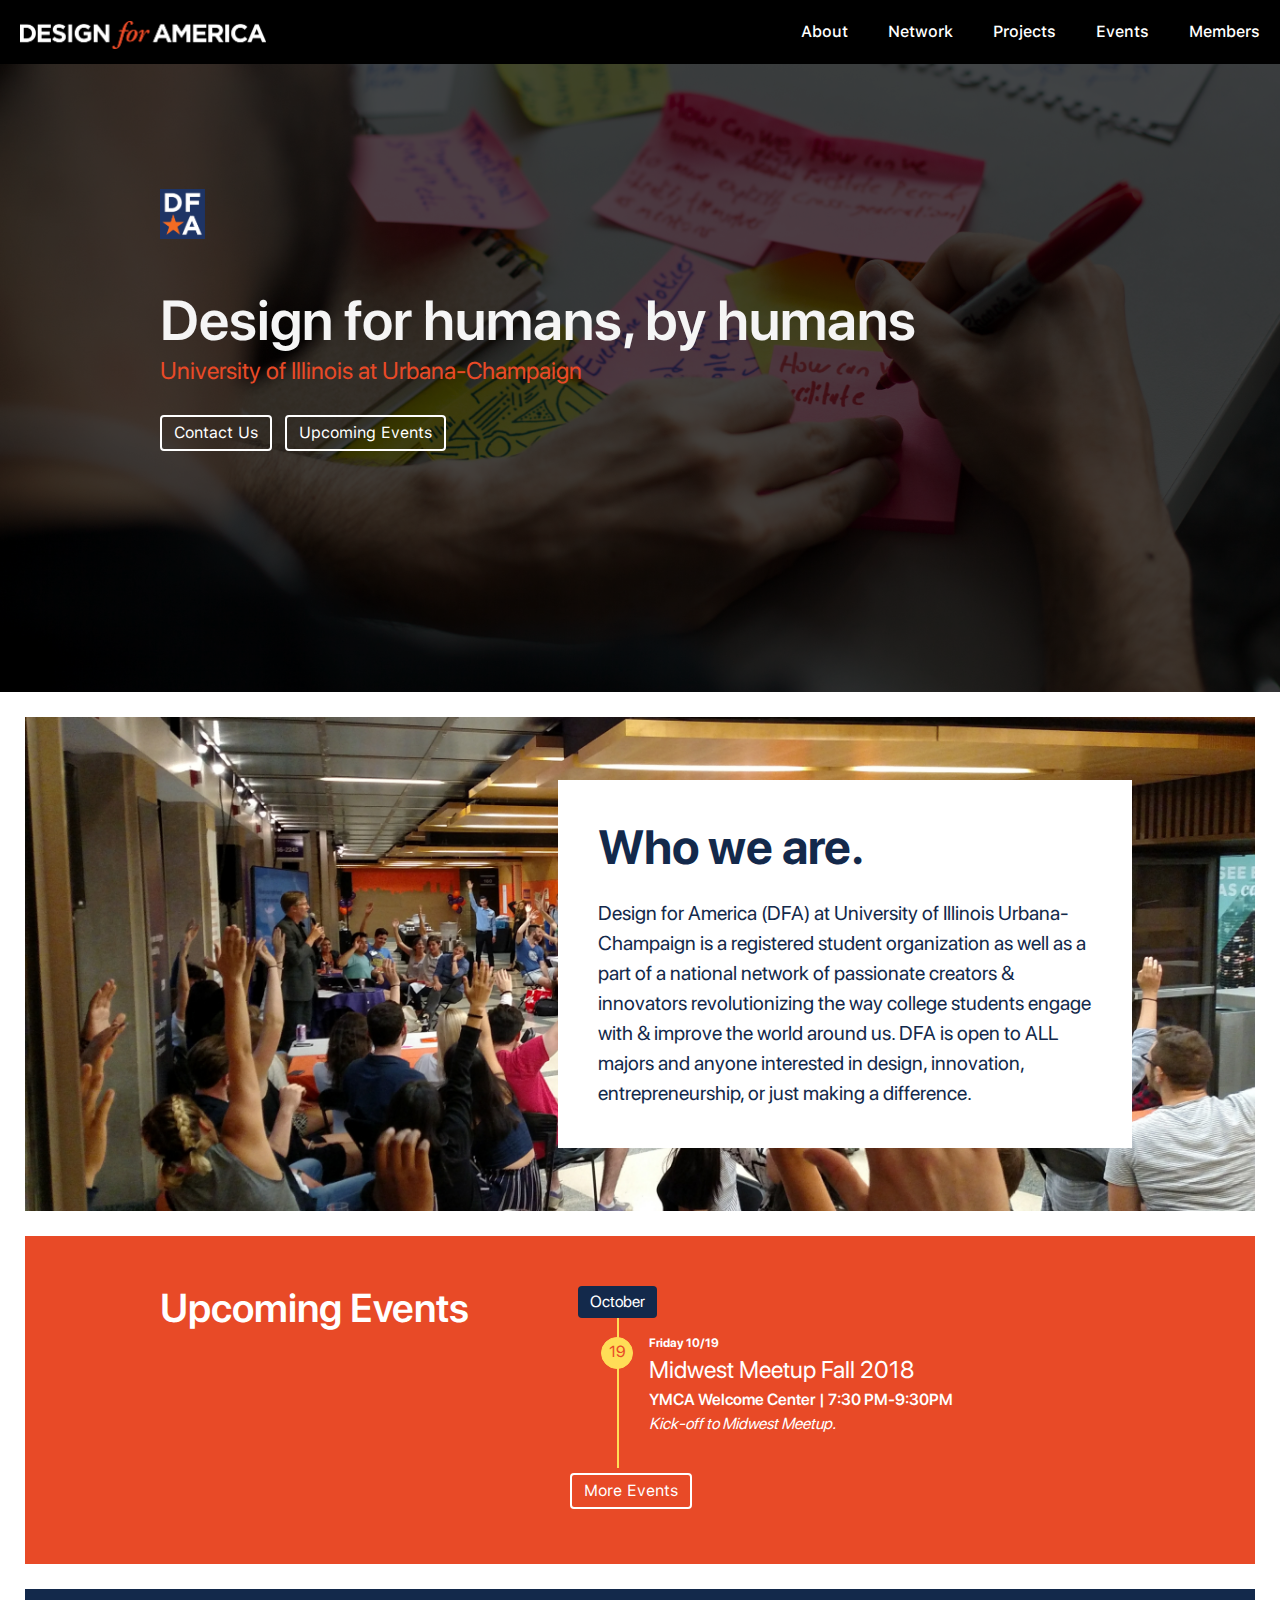
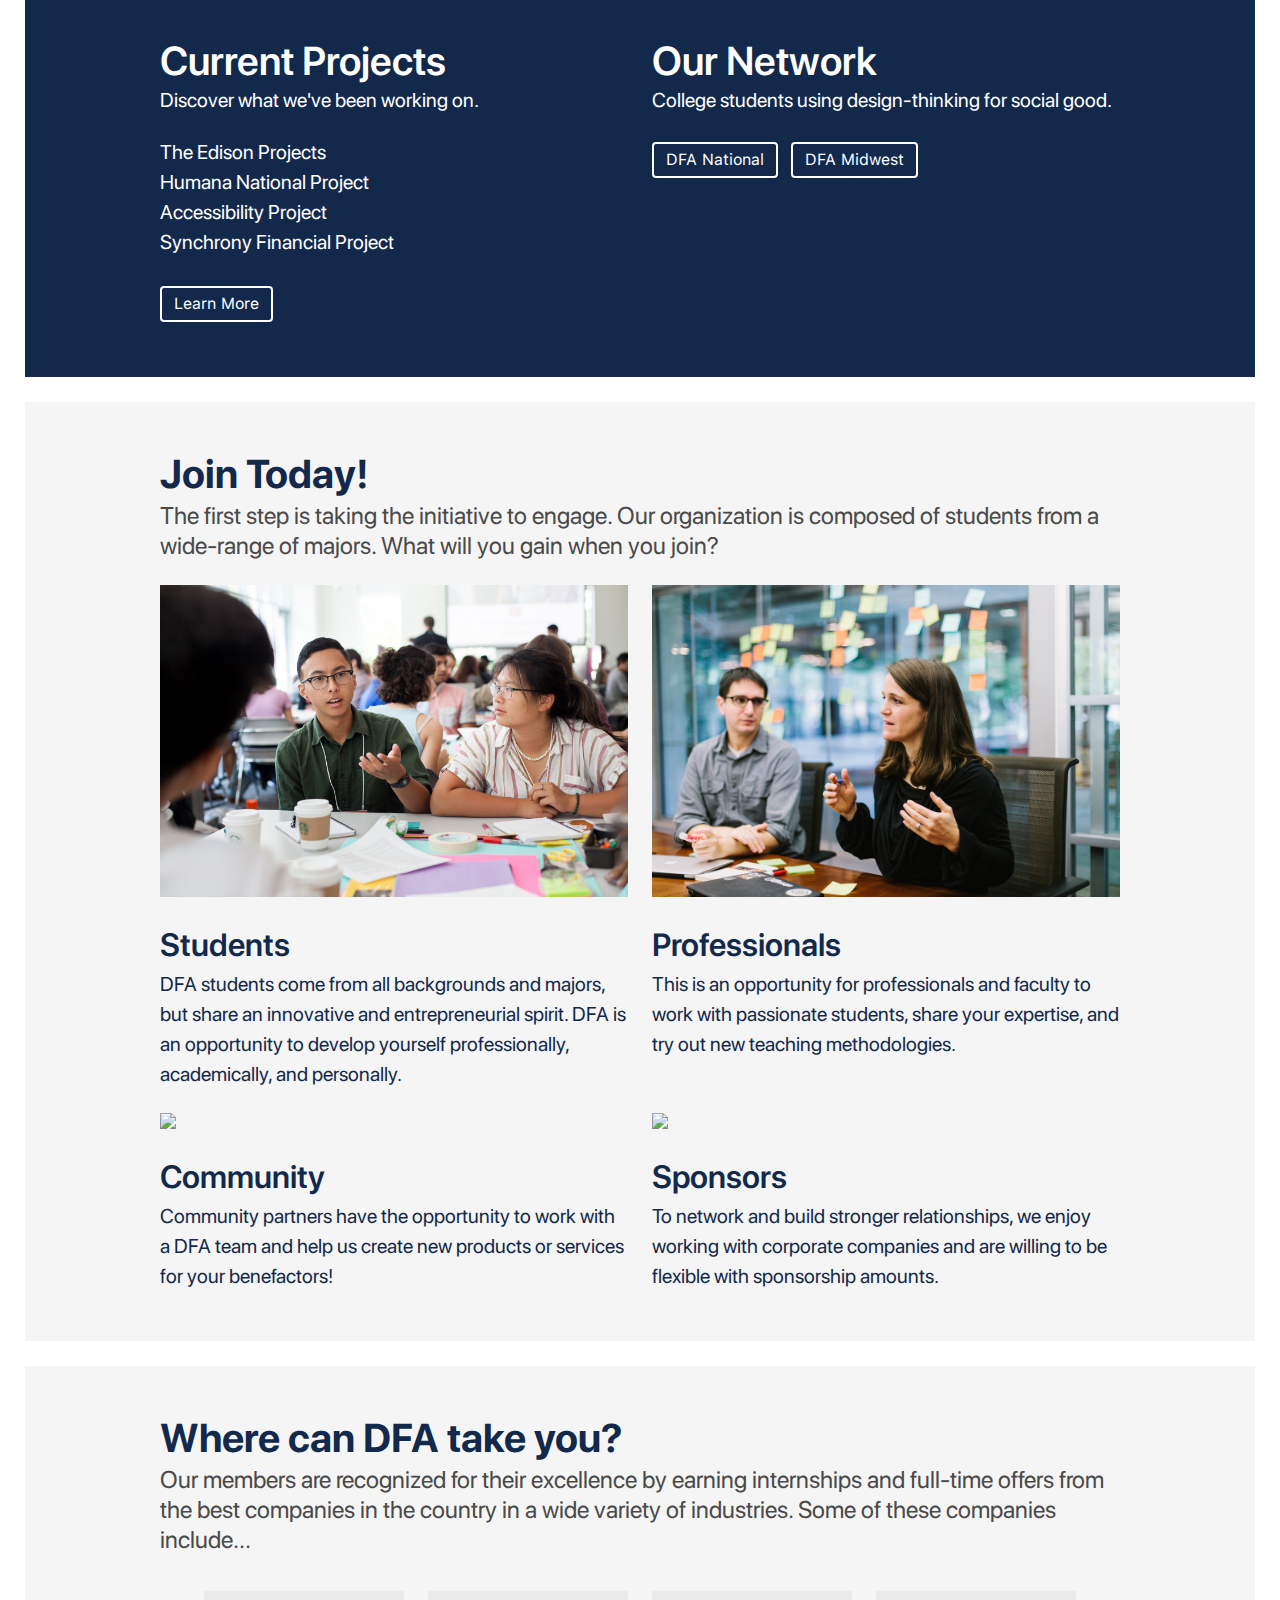
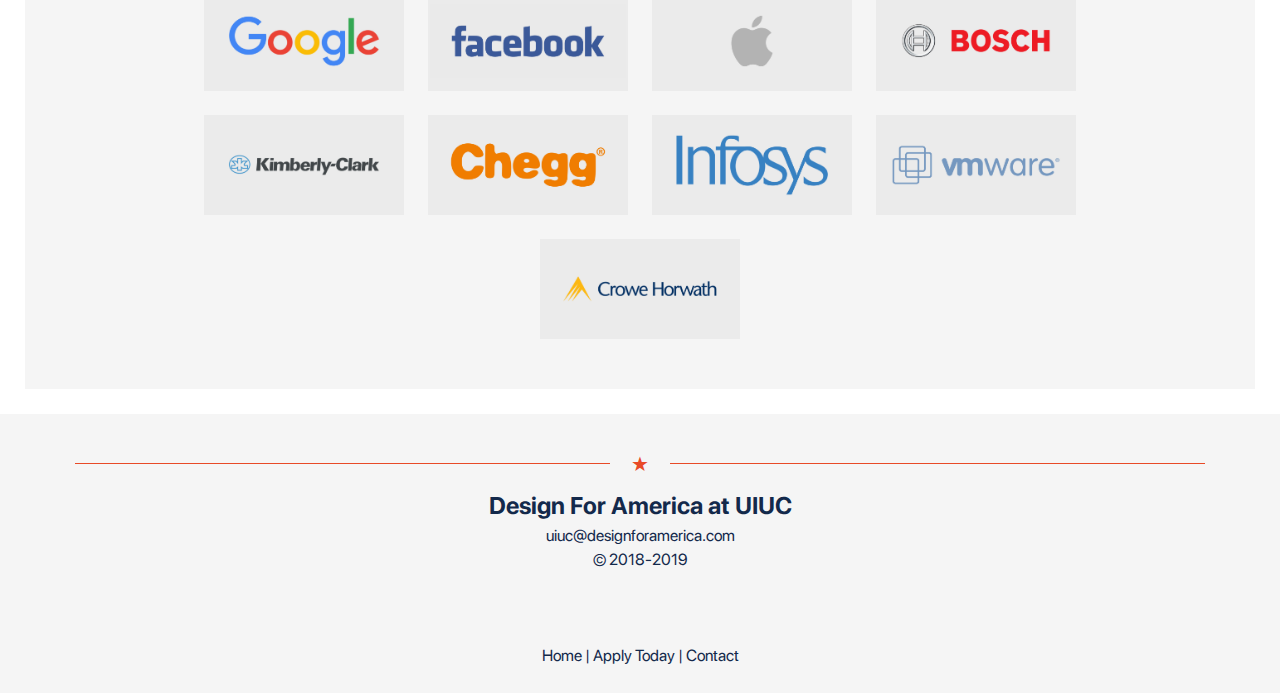
==== index.html @ 236b3e91 "Add files via upload" ====
<!DOCTYPE html>
<html>
  <head>
    <meta charset="utf-8">
    <meta name="viewport" content="width=device-width, initial-scale=1">
    <title>Design For America at UIUC</title>
    <link rel="stylesheet" href="https://cdnjs.cloudflare.com/ajax/libs/bulma/0.7.1/css/bulma.min.css">
    <link rel="stylesheet" href="mystyles.css">
    <link rel="stylesheet" href="fonts.css">
    <link rel="stylesheet" href="bulma-timeline.min.css">
    <link rel="stylesheet"
  href="https://cdnjs.cloudflare.com/ajax/libs/animate.css/3.5.2/animate.min.css">
    <link rel="stylesheet" href="https://cdnjs.cloudflare.com/ajax/libs/animate.css/3.7.0/animate.min.css">
    <script defer src="https://use.fontawesome.com/releases/v5.1.0/js/all.js"></script>
    <script src="https://ajax.googleapis.com/ajax/libs/jquery/3.3.1/jquery.min.js"></script> 
    <script src="jquery.js"></script>
  </head>
<body> 

<nav class="navbar is-fixed-top">
  <div class="navbar-brand">
    <a class="navbar-item" href="index.html">
      <img src="DFA Website Logo.png" style="height: 2rem; margin-top: 5px;">
    </a>
    <div class="navbar-burger burger" data-target="navbarExampleTransparentExample">
      <span style="color: white"></span>
      <span style="color: white"></span>
      <span style="color: white"></span>
    </div>
  </div>

  <div id="navbarExampleTransparentExample" class="navbar-menu">
    <div class="navbar-end">
      <a class="navbar-item is-tab" href="about.html">
        <p>About</p>
      </a>
        <a class="navbar-item is-tab" href="network.html">
        <p>Network</p>
        </a>
        <a class="navbar-item is-tab" href="projects.html">
        <p>Projects</p>
        </a>
        <a class="navbar-item is-tab" href="events.html">
        <p>Events</p>
        </a>
        <a class="navbar-item is-tab" href="Members-protected.html">
        <p>Members</p>
        </a>
     </div>
  </div>
</nav> 

<section class="hero is-dark level" id="hero1" style="background-image: url('DFA_SallyRyan_Day1_31.jpg'); height: 40em">
    <div class="hero-body level-item">
    <div class="container" style="position: relative; top:-50px;">
        <img src="DFA_UIUC%20logo-small.png" style="height: 50px; margin-bottom: 50px">
      <h1 class="title animated fadeInDown" style="font-size: 3.5rem;">
        Design for humans, by humans
      </h1>
      <h2 class="subtitle is-size-4" style="color: #E84A27">
        University of Illinois at Urbana-Champaign
      </h2>
    <a class="button is-link is-inverted is-outlined" href="mailto:uiuc@designforamerica.com" target="_top">Contact Us</a>
    <a class="button is-link is-inverted is-outlined" href="#eventsection">Upcoming Events</a>
    </div>
  </div>
</section>

<section id="bodysectionhero2" style="background-image: url('IMG_20170803_194739221.jpg');">
    <div class="container">
    <div class="columns has-text-primary">
    <div class="column is-7 is-offset-5 has-background-white" id="WhoWeAre">
        <h1 class="is-size-1 has-text-weight-bold title">Who we are.</h1>
        <h1 class="is-size-5-tablet">Design for America (DFA) at University of Illinois Urbana-Champaign is a registered student organization as well as a part of a national network of passionate creators & innovators revolutionizing the way college students engage with & improve the world around us. DFA is open to ALL majors and anyone interested in design, innovation, entrepreneurship, or just making a difference.</h1>
        </div>
    </div>
</div>
</section>

<a id="eventsection"></a>    
<section id="bodysection" style="background-color:#E84A27">
<div class="container">
<div class="columns has-text-white">
    <div class="column is-5">
        <h1 class="is-size-2 has-text-weight-semibold title has-text-white">Upcoming Events</h1>
        </div>
    <div class="column">
<div class="timeline" style="padding-left:15px;padding-right:15px;">
<header class="timeline-header">
    <span class="tag is-medium is-primary">October</span>
  </header>
<div class="timeline-item is-warning">
    <div class="timeline-marker is-warning is-image is-32x32"><h1 class="has-text-orange has-size-4 has-text-centered" style="margin-top: 2px;">19</h1></div>
    <div class="timeline-content">
      <h1 class="is-size-7 has-text-weight-bold">Friday 10/19</h1>
      <h1 class="is-size-4">Midwest Meetup Fall 2018</h1>
            <h1 class="is-size-6 has-text-weight-semibold">YMCA Welcome Center | 7:30 PM-9:30PM</h1>
            <h1 class="is-size-6 is-italic">Kick-off to Midwest Meetup.</h1>
    </div>
  </div>
  </div>
        <a class="button is-link is-inverted is-outlined" href="events.html">More Events</a>
        </div>
    </div>
</div>
</section>

<section class="has-background-primary" id="bodysection">
<div class="container">
<div class="columns has-text-white">
    <div class="column is-6">
        <h1 class="is-size-2 has-text-weight-semibold title has-text-white">Current Projects</h1>
        <h1 class="is-size-5-tablet subtitle has-text-white">Discover what we've been working on.</h1>
        <h1 class="is-size-5-tablet">The Edison Projects</h1>
        <h1 class="is-size-5-tablet">Humana National Project</h1>
        <h1 class="is-size-5-tablet">Accessibility Project</h1>
        <h1 class="is-size-5-tablet">Synchrony Financial Project</h1>
        <br>
        <a class="button is-link is-inverted is-outlined" href="projects.html">Learn More</a>
        </div>
    <div class="column">
        <h1 class="is-size-2 has-text-weight-semibold title has-text-white">Our Network</h1>
        <h1 class="is-size-5-tablet subtitle has-text-white">College students using design-thinking for social good.</h1>
        <a class="button is-link is-inverted is-outlined" href="https://designforamerica.com">DFA National</a>
        <a class="button is-link is-inverted is-outlined" href="mwmu18.html">DFA Midwest</a>
        </div>
    </div>
</div>
</section>
    
<section class="has-text-primary" id="bodysection">
<div class="container">
<h1 class="is-size-2 has-text-weight-bold title">Join Today!</h1>
    <h1 class="is-size-4-tablet subtitle">The first step is taking the initiative to engage. Our organization is composed of students from a wide-range of majors. What will you gain when you join?</h1>
<div class="columns is-multiline is-tablet">
    <div class="column is-half">
        <figure class="image">
        <img src="DFA_SallyRyan_Day1_83.jpg">
        </figure>
        <br>
        <h1 class="is-size-3 has-text-weight-semibold">Students</h1>
        <p class="is-size-5-tablet">DFA students come from all backgrounds and majors, but share an innovative and entrepreneurial spirit. DFA is an opportunity to develop yourself professionally, academically, and personally.</p>
        </div>
    <div class="column is-half">
        <figure class="image">
        <img src="liz-gerber_orig.jpg">
        </figure>
        <br>
        <h1 class="is-size-3 has-text-weight-semibold">Professionals</h1>
        <p class="is-size-5-tablet">This is an opportunity for professionals and faculty to work with passionate students, share your expertise, and try out new teaching methodologies.</p>
        </div>
    <div class="column is-half">
        <figure class="image">
        <img src="DFA_SallyRyan_Day2_228.jpg">
        </figure>
        <br>
        <h1 class="is-size-3 has-text-weight-semibold">Community</h1>
        <p class="is-size-5-tablet">Community partners have the opportunity to work with a DFA team and help us create new products or services for your benefactors!</p>
        </div>
    <div class="column is-half">
        <figure class="image">
        <img src="20170805_DFA_JWW3253.jpg">
        </figure>
        <br>
        <h1 class="is-size-3 has-text-weight-semibold">Sponsors</h1>
        <p class="is-size-5-tablet">To network and build stronger relationships, we enjoy working with corporate companies and are willing to be flexible with sponsorship amounts.</p>
        </div>
    </div>
</div>
</section>
        
<section class="has-text-primary" id="bodysection">
<div class="container">
<h1 class="is-size-2 has-text-weight-bold title">Where can DFA take you?</h1>
    <h1 class="is-size-4-tablet subtitle">Our members are recognized for their excellence by earning internships and full-time offers from the best companies in the country in a wide variety of industries. Some of these companies include...</h1>
<div class="columns is-multiline is-centered is-mobile" style="margin-top: 10px;">
    <div class="column is-narrow">
        <figure class="image" style="width: 200px;">
        <img src="Google.jpg">
        </figure>
        </div>
    <div class="column is-narrow">
        <figure class="image" style="width: 200px;">
        <img src="Facebook.jpg">
        </figure>
        </div>
    <div class="column is-narrow">
        <figure class="image" style="width: 200px;">
        <img src="Apple.jpg">
        </figure>
        </div>
    <div class="column is-narrow">
        <figure class="image" style="width: 200px;">
        <img src="Bosch.jpg">
        </figure>
        </div>
    <div class="column is-narrow">
        <figure class="image" style="width: 200px;">
        <img src="KimberlyClark.jpg">
        </figure>
        </div>
        <div class="column is-narrow">
        <figure class="image" style="width: 200px;">
        <img src="Chegg.jpg">
        </figure>
        </div>
        <div class="column is-narrow">
        <figure class="image" style="width: 200px;">
        <img src="Infosys.jpg">
        </figure>
        </div>
        <div class="column is-narrow">
        <figure class="image" style="width: 200px;">
        <img src="Vmware.jpg">
        </figure>
        </div>
        <div class="column is-narrow">
        <figure class="image" style="width: 200px;">
        <img src="CroweHorwath.jpg">
        </figure>
        </div>
    </div>
</div>
</section>

</body>
<footer class="has-text-centered has-text-primary">
    <table style="width:100%; margin-top: 0px; margin-bottom: 0px">
    <tr>
        <td class="footerlineleft">
        <hr noshade style="height:1.25px; color: #E84A27;background-color:#E84A27;">    
        </td>
        <td style="width:4%; vertical-align: middle; font-size: 20px; text-align: center; color: #E84A27;">
        &#9733   
        </td>
        <td class="footerlineright">
        <hr noshade style="height:1.25px; color: #E84A27;background-color:#E84A27;">    
        </td>
    </tr>
</table>
    <h1 class="is-size-4-tablet has-text-weight-bold">Design For America at UIUC</h1>
    <h1 class="is-size-6-tablet has-text-weight-normal">uiuc@designforamerica.com</h1>
    <h1 class="is-size-6-tablet has-text-weight-normal">© 2018-2019</h1>
    <br>
    <a class="has-text-primary" href="https://www.instagram.com/dfaillinois/?hl=en"><i class="fab fa-instagram fa-3x"></i></a>
    <a class="has-text-primary" href="https://www.facebook.com/dfaillinois/"><i class="fab fa-facebook fa-3x" style="margin-left: 25px; margin-right: 25px;"></i></a>
    <a class="has-text-primary" href="https://twitter.com/dfaillinois?lang=en"><i class="fab fa-twitter fa-3x"></i></a>
    <br><br>
    <h1 class="is-size-6-tablet has-text-weight-normal"><a class="has-text-primary" href="/index.html">Home</a> | <a class="has-text-primary" href="https://tinyurl.com/dfa-uiuc-app">Apply Today</a> | <a class="has-text-primary" href="mailto:uiuc@designforamerica.com" target="_top">Contact</a></h1>
</footer>
</html>
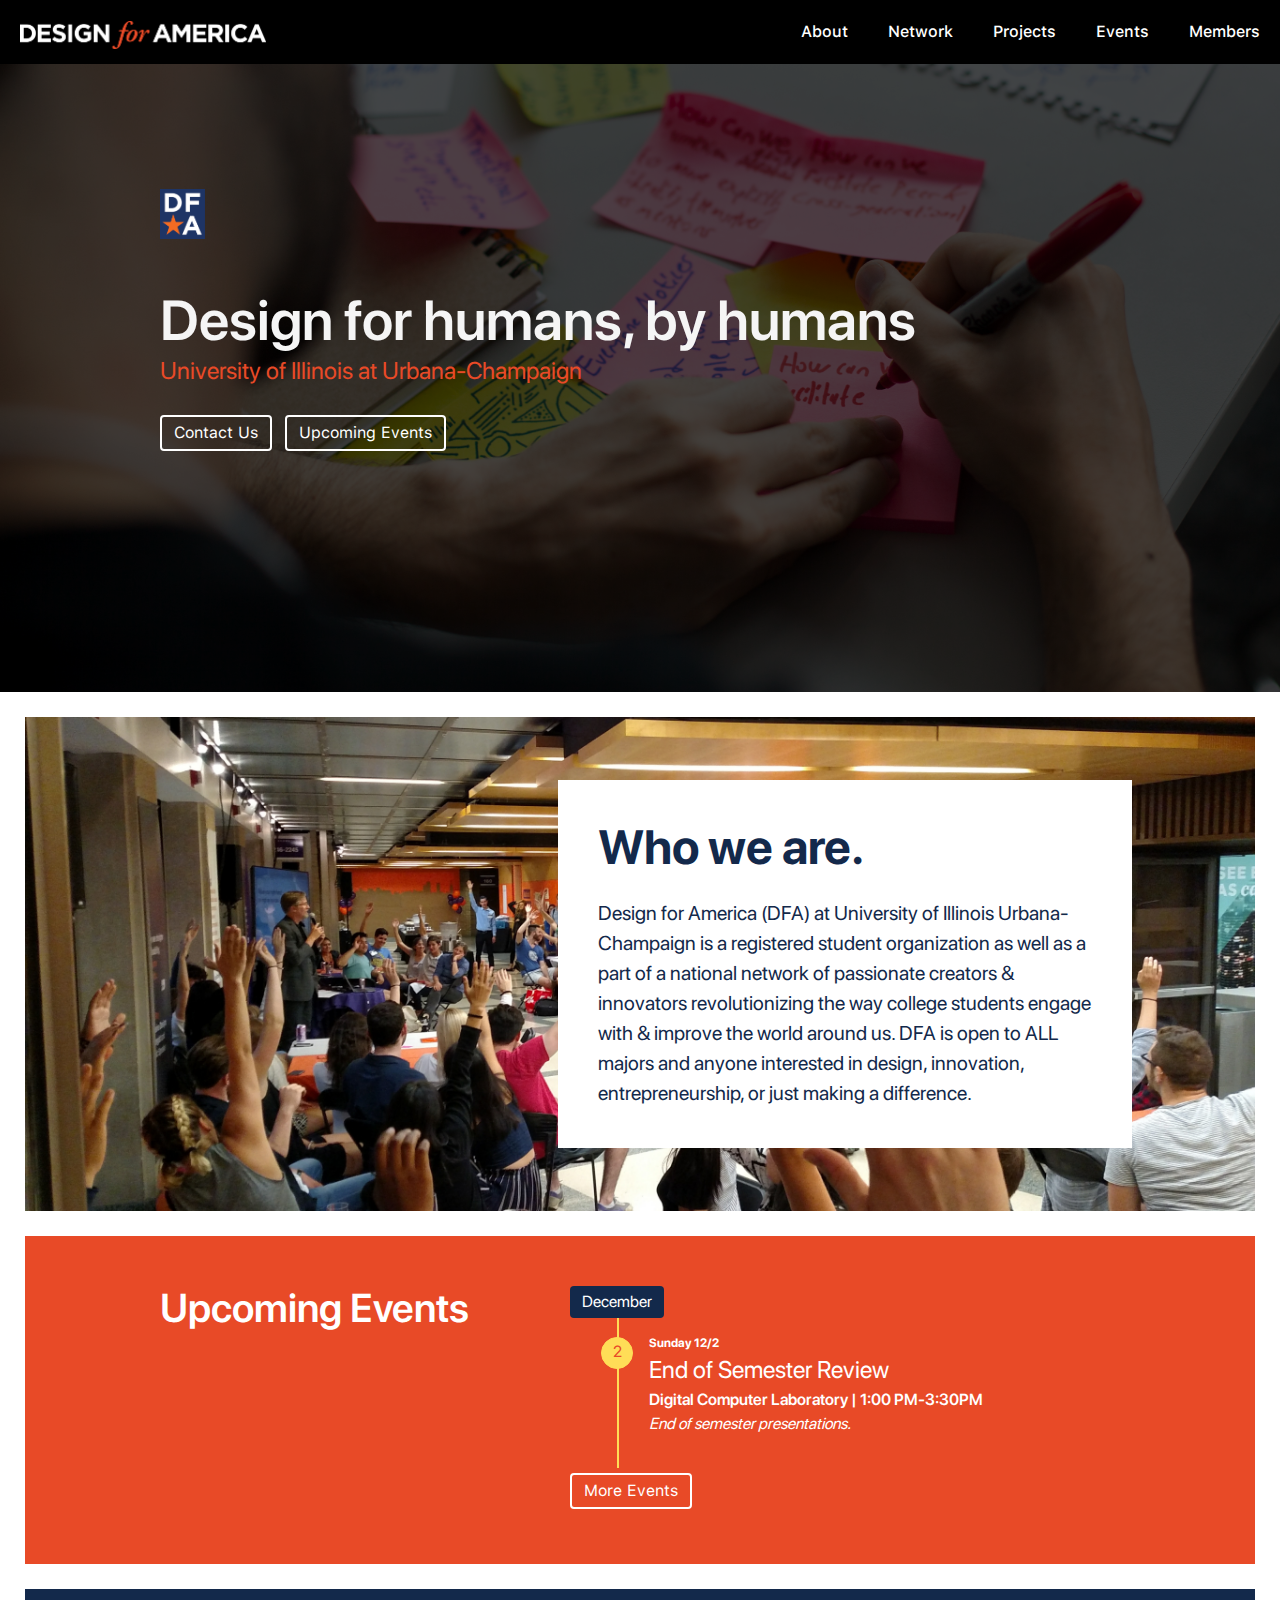
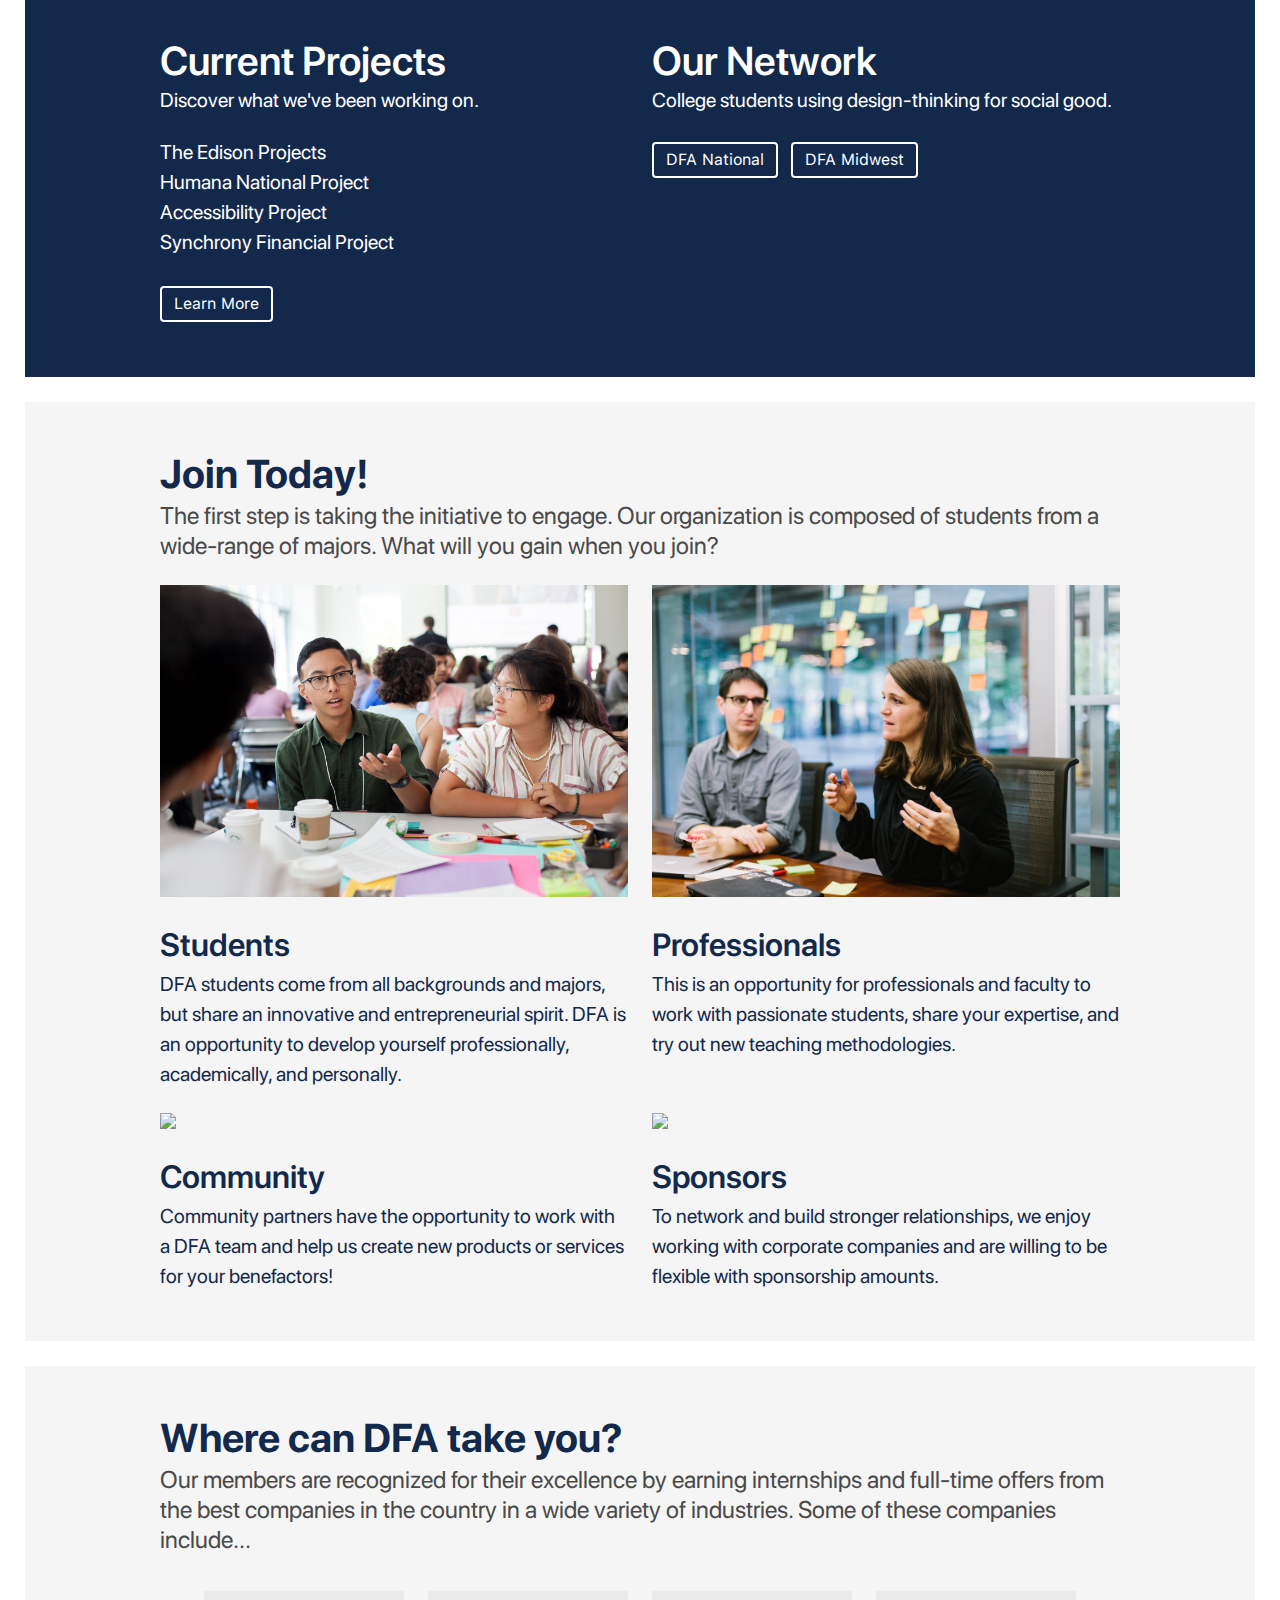
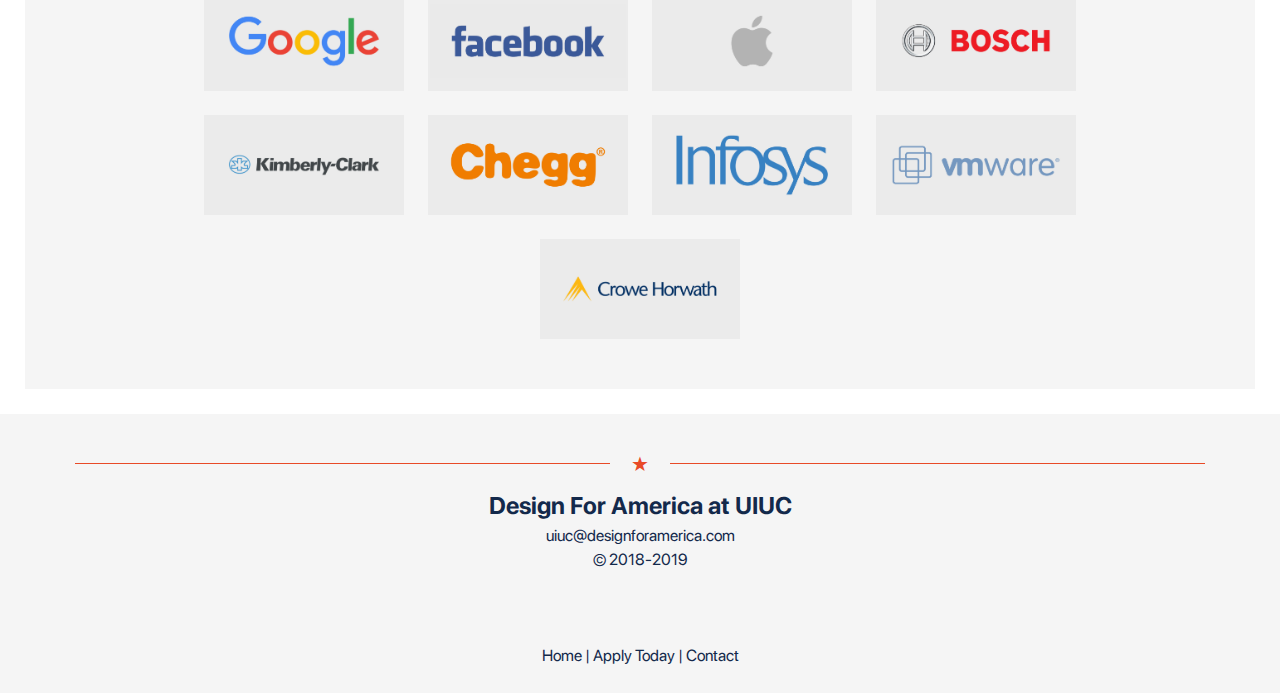
==== commit 6a362dfa: "Add files via upload" ====
--- a/index.html
+++ b/index.html
@@ -14,6 +14,8 @@
     <script defer src="https://use.fontawesome.com/releases/v5.1.0/js/all.js"></script>
     <script src="https://ajax.googleapis.com/ajax/libs/jquery/3.3.1/jquery.min.js"></script> 
     <script src="jquery.js"></script>
+    <link rel="shortcut icon" href="favicon.ico" type="image/x-icon">
+    <link rel="icon" href="favicon.ico" type="image/x-icon">
   </head>
 <body> 
 
@@ -87,15 +89,15 @@
     <div class="column">
 <div class="timeline" style="padding-left:15px;padding-right:15px;">
 <header class="timeline-header">
-    <span class="tag is-medium is-primary">October</span>
+    <span class="tag is-medium is-primary">December</span>
   </header>
 <div class="timeline-item is-warning">
-    <div class="timeline-marker is-warning is-image is-32x32"><h1 class="has-text-orange has-size-4 has-text-centered" style="margin-top: 2px;">19</h1></div>
+    <div class="timeline-marker is-warning is-image is-32x32"><h1 class="has-text-orange has-size-4 has-text-centered" style="margin-top: 2px;">2</h1></div>
     <div class="timeline-content">
-      <h1 class="is-size-7 has-text-weight-bold">Friday 10/19</h1>
-      <h1 class="is-size-4">Midwest Meetup Fall 2018</h1>
-            <h1 class="is-size-6 has-text-weight-semibold">YMCA Welcome Center | 7:30 PM-9:30PM</h1>
-            <h1 class="is-size-6 is-italic">Kick-off to Midwest Meetup.</h1>
+      <h1 class="is-size-7 has-text-weight-bold">Sunday 12/2</h1>
+      <h1 class="is-size-4">End of Semester Review</h1>
+            <h1 class="is-size-6 has-text-weight-semibold">Digital Computer Laboratory | 1:00 PM-3:30PM</h1>
+            <h1 class="is-size-6 is-italic">End of semester presentations.</h1>
     </div>
   </div>
   </div>
--- a/mystyles.css
+++ b/mystyles.css
@@ -5432,9 +5432,9 @@
       background-color: transparent;
       border-bottom-color: #E84A27;
       border-bottom-style: solid;
-      border-bottom-width: 3px;
+      border-bottom-width: 5px;
       color: #E84A27;
-      padding-bottom: calc(0.5rem - 3px); }
+      padding-bottom: calc(0.5rem - 5px); }
 
 /* line 194, /Users/ForestLam/Downloads/DFAWeb2/bulma-0.7.1/sass/components/navbar.sass */
 .navbar-content {
@@ -11747,7 +11747,7 @@
     .section.is-large {
       padding: 18rem 1.5rem; } }
 
-/* line 52, /Users/ForestLam/Downloads/DFAWeb2/mystyles.scss */
+/* line 53, /Users/ForestLam/Downloads/DFAWeb2/mystyles.scss */
 #hero1 {
   background-color: black;
   margin-top: 3.25rem;
@@ -11757,7 +11757,7 @@
   background-size: cover;
   box-shadow: inset 0 0 0 1000px rgba(0, 0, 0, 0.7); }
 
-/* line 61, /Users/ForestLam/Downloads/DFAWeb2/mystyles.scss */
+/* line 62, /Users/ForestLam/Downloads/DFAWeb2/mystyles.scss */
 #hero2 {
   background-color: black;
   height: 400px;
@@ -11767,17 +11767,17 @@
   background-size: cover;
   box-shadow: inset 0 0 0 1000px rgba(0, 0, 0, 0.6); }
 
-/* line 70, /Users/ForestLam/Downloads/DFAWeb2/mystyles.scss */
+/* line 71, /Users/ForestLam/Downloads/DFAWeb2/mystyles.scss */
 #bodysection {
   margin: 0px 25px 25px 25px;
   padding: 50px 50px 50px 50px;
   background-color: #f5f5f5; }
   @media only screen and (max-width: 768px) {
-    /* line 70, /Users/ForestLam/Downloads/DFAWeb2/mystyles.scss */
+    /* line 71, /Users/ForestLam/Downloads/DFAWeb2/mystyles.scss */
     #bodysection {
       padding: 20px 20px 20px 20px; } }
 
-/* line 78, /Users/ForestLam/Downloads/DFAWeb2/mystyles.scss */
+/* line 79, /Users/ForestLam/Downloads/DFAWeb2/mystyles.scss */
 #bodysectionhero {
   margin: 0px 25px 25px 25px;
   padding: 50px 50px 50px 50px;
@@ -11786,11 +11786,11 @@
   background-size: cover;
   box-shadow: inset 0 0 0 1000px rgba(0, 0, 0, 0.75); }
   @media only screen and (max-width: 768px) {
-    /* line 78, /Users/ForestLam/Downloads/DFAWeb2/mystyles.scss */
+    /* line 79, /Users/ForestLam/Downloads/DFAWeb2/mystyles.scss */
     #bodysectionhero {
       padding: 25px 25px 25px 25px; } }
 
-/* line 89, /Users/ForestLam/Downloads/DFAWeb2/mystyles.scss */
+/* line 90, /Users/ForestLam/Downloads/DFAWeb2/mystyles.scss */
 #bodysectionhero2 {
   margin: 0px 25px 25px 25px;
   padding: 75px 50px 75px 50px;
@@ -11799,23 +11799,23 @@
   background-size: cover;
   box-shadow: inset 0 0 0 1000px transparent; }
   @media only screen and (max-width: 768px) {
-    /* line 89, /Users/ForestLam/Downloads/DFAWeb2/mystyles.scss */
+    /* line 90, /Users/ForestLam/Downloads/DFAWeb2/mystyles.scss */
     #bodysectionhero2 {
       padding: 30px 30px 30px 30px; } }
 
-/* line 100, /Users/ForestLam/Downloads/DFAWeb2/mystyles.scss */
+/* line 101, /Users/ForestLam/Downloads/DFAWeb2/mystyles.scss */
 #bodysectionhero4 {
   margin: 0px 25px 25px 25px; }
 
-/* line 107, /Users/ForestLam/Downloads/DFAWeb2/mystyles.scss */
+/* line 108, /Users/ForestLam/Downloads/DFAWeb2/mystyles.scss */
 #WhoWeAre {
   padding: 40px 40px 40px 40px; }
   @media only screen and (max-width: 768px) {
-    /* line 107, /Users/ForestLam/Downloads/DFAWeb2/mystyles.scss */
+    /* line 108, /Users/ForestLam/Downloads/DFAWeb2/mystyles.scss */
     #WhoWeAre {
       padding: 20px 20px 20px 20px; } }
 
-/* line 113, /Users/ForestLam/Downloads/DFAWeb2/mystyles.scss */
+/* line 114, /Users/ForestLam/Downloads/DFAWeb2/mystyles.scss */
 #image1 {
   border-radius: 20px;
   width: 100%;
@@ -11824,81 +11824,81 @@
   background-position: center;
   background-size: cover; }
 
-/* line 122, /Users/ForestLam/Downloads/DFAWeb2/mystyles.scss */
+/* line 123, /Users/ForestLam/Downloads/DFAWeb2/mystyles.scss */
 footer {
   background-color: #f5f5f5;
   padding: 25px 25px 25px 25px; }
 
-/* line 130, /Users/ForestLam/Downloads/DFAWeb2/mystyles.scss */
+/* line 131, /Users/ForestLam/Downloads/DFAWeb2/mystyles.scss */
 .button {
   margin: 5px 10px 5px 0px; }
 
-/* line 133, /Users/ForestLam/Downloads/DFAWeb2/mystyles.scss */
+/* line 134, /Users/ForestLam/Downloads/DFAWeb2/mystyles.scss */
 a:hover {
   text-decoration: underline; }
 
-/* line 136, /Users/ForestLam/Downloads/DFAWeb2/mystyles.scss */
+/* line 137, /Users/ForestLam/Downloads/DFAWeb2/mystyles.scss */
 a.button, .navbar a {
   text-decoration: none; }
 
-/* line 139, /Users/ForestLam/Downloads/DFAWeb2/mystyles.scss */
+/* line 140, /Users/ForestLam/Downloads/DFAWeb2/mystyles.scss */
 strong {
   color: white; }
 
-/* line 142, /Users/ForestLam/Downloads/DFAWeb2/mystyles.scss */
+/* line 143, /Users/ForestLam/Downloads/DFAWeb2/mystyles.scss */
 .execprofile {
   padding-left: 12px;
   padding-right: 12px;
   padding-bottom: 15px; }
 
-/* line 147, /Users/ForestLam/Downloads/DFAWeb2/mystyles.scss */
+/* line 148, /Users/ForestLam/Downloads/DFAWeb2/mystyles.scss */
 .has-text-orange {
   color: #E84A27; }
 
-/* line 150, /Users/ForestLam/Downloads/DFAWeb2/mystyles.scss */
+/* line 151, /Users/ForestLam/Downloads/DFAWeb2/mystyles.scss */
 .footerlineleft {
   width: 48%;
   padding-left: 50px;
   padding-right: 5px; }
   @media screen and (max-width: 768px) {
-    /* line 150, /Users/ForestLam/Downloads/DFAWeb2/mystyles.scss */
+    /* line 151, /Users/ForestLam/Downloads/DFAWeb2/mystyles.scss */
     .footerlineleft {
       padding-left: 12px;
       padding-right: 10px; } }
 
-/* line 159, /Users/ForestLam/Downloads/DFAWeb2/mystyles.scss */
+/* line 160, /Users/ForestLam/Downloads/DFAWeb2/mystyles.scss */
 .footerlineright {
   width: 48%;
   padding-left: 5px;
   padding-right: 50px; }
   @media screen and (max-width: 768px) {
-    /* line 159, /Users/ForestLam/Downloads/DFAWeb2/mystyles.scss */
+    /* line 160, /Users/ForestLam/Downloads/DFAWeb2/mystyles.scss */
     .footerlineright {
       padding-right: 12px;
       padding-left: 10px; } }
 
-/* line 168, /Users/ForestLam/Downloads/DFAWeb2/mystyles.scss */
+/* line 169, /Users/ForestLam/Downloads/DFAWeb2/mystyles.scss */
 #projectsmall {
   background-color: black;
   padding: 25px 25px 25px 25px;
   height: 350px; }
 
-/* line 173, /Users/ForestLam/Downloads/DFAWeb2/mystyles.scss */
+/* line 174, /Users/ForestLam/Downloads/DFAWeb2/mystyles.scss */
 .navbar-item {
   font-family: "SF Text";
   padding-left: 20px;
   padding-right: 20px;
   font-weight: 500; }
 
-/* line 179, /Users/ForestLam/Downloads/DFAWeb2/mystyles.scss */
+/* line 180, /Users/ForestLam/Downloads/DFAWeb2/mystyles.scss */
 a.button {
   font-family: "SF Text"; }
 
 @media screen and (min-width: 1024px) {
-  /* line 186, /Users/ForestLam/Downloads/DFAWeb2/mystyles.scss */
+  /* line 187, /Users/ForestLam/Downloads/DFAWeb2/mystyles.scss */
   .navbar-item.is-tab:hover {
     border-bottom: none; }
-  /* line 189, /Users/ForestLam/Downloads/DFAWeb2/mystyles.scss */
+  /* line 190, /Users/ForestLam/Downloads/DFAWeb2/mystyles.scss */
   .navbar-item.is-tab:after {
     content: '';
     position: absolute;
@@ -11910,32 +11910,32 @@
     transform: scaleX(0);
     transform-origin: bottom left;
     transition: transform 0.3s; }
-  /* line 201, /Users/ForestLam/Downloads/DFAWeb2/mystyles.scss */
+  /* line 202, /Users/ForestLam/Downloads/DFAWeb2/mystyles.scss */
   .navbar-item.is-tab:hover:after {
     transform: scaleX(1); } }
 
 @media screen and (max-width: 1024px) {
-  /* line 207, /Users/ForestLam/Downloads/DFAWeb2/mystyles.scss */
+  /* line 208, /Users/ForestLam/Downloads/DFAWeb2/mystyles.scss */
   .navbar-menu {
     height: 100vh;
     padding-top: 40px; }
-  /* line 211, /Users/ForestLam/Downloads/DFAWeb2/mystyles.scss */
+  /* line 212, /Users/ForestLam/Downloads/DFAWeb2/mystyles.scss */
   .navbar-item.is-tab {
     height: 15vh;
     font-size: 2rem;
     text-align: center;
     vertical-align: middle; }
-  /* line 217, /Users/ForestLam/Downloads/DFAWeb2/mystyles.scss */
+  /* line 218, /Users/ForestLam/Downloads/DFAWeb2/mystyles.scss */
   .navbar-item.is-tab:hover {
     border-bottom: none; }
-  /* line 220, /Users/ForestLam/Downloads/DFAWeb2/mystyles.scss */
+  /* line 221, /Users/ForestLam/Downloads/DFAWeb2/mystyles.scss */
   .navbar-item.is-tab.is-active {
     border-bottom: none; }
-  /* line 223, /Users/ForestLam/Downloads/DFAWeb2/mystyles.scss */
+  /* line 224, /Users/ForestLam/Downloads/DFAWeb2/mystyles.scss */
   .navbar-item.is-tab > p {
     position: relative;
     display: inline-block; }
-  /* line 227, /Users/ForestLam/Downloads/DFAWeb2/mystyles.scss */
+  /* line 228, /Users/ForestLam/Downloads/DFAWeb2/mystyles.scss */
   .navbar-item.is-tab > p:after {
     content: '';
     position: absolute;
@@ -11947,7 +11947,7 @@
     transform: scaleX(0);
     transform-origin: bottom left;
     transition: transform 0.3s; }
-  /* line 239, /Users/ForestLam/Downloads/DFAWeb2/mystyles.scss */
+  /* line 240, /Users/ForestLam/Downloads/DFAWeb2/mystyles.scss */
   .navbar-item.is-tab > p:hover:after {
     transform: scaleX(1); } }
 
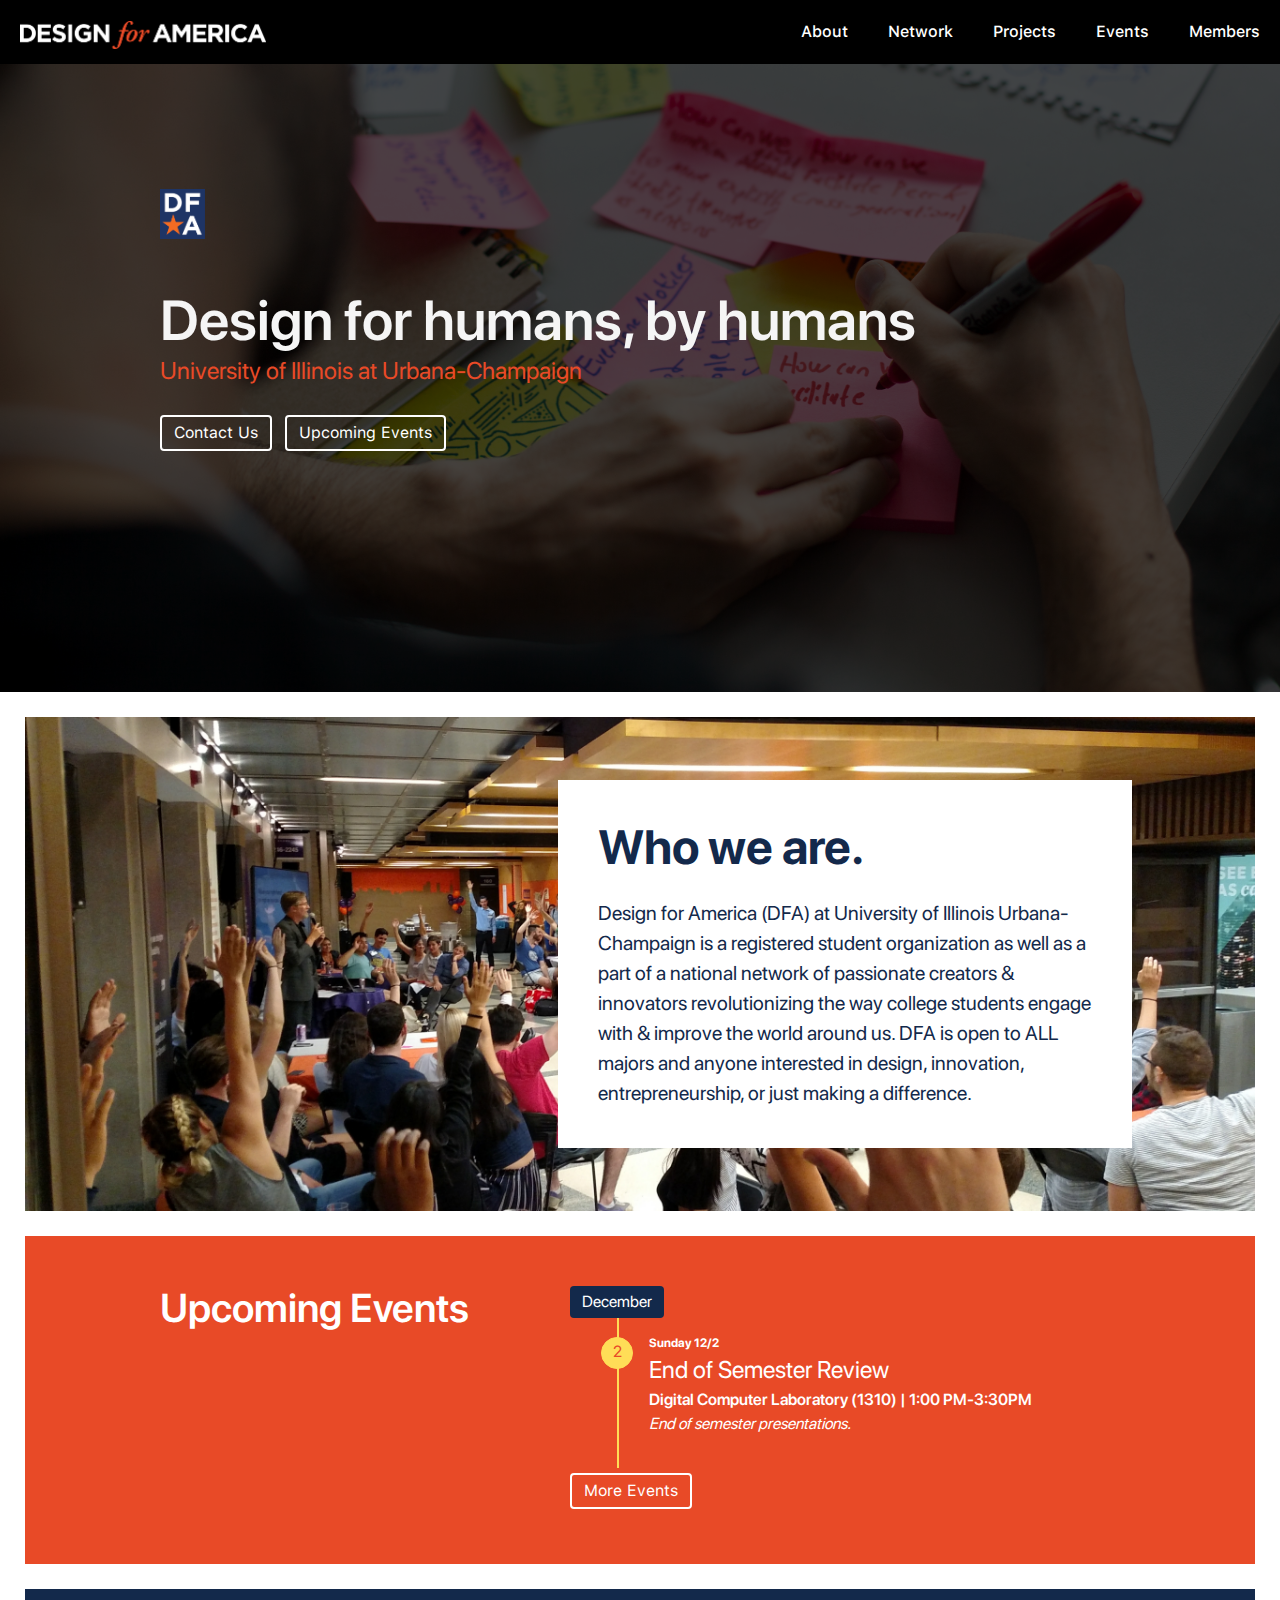
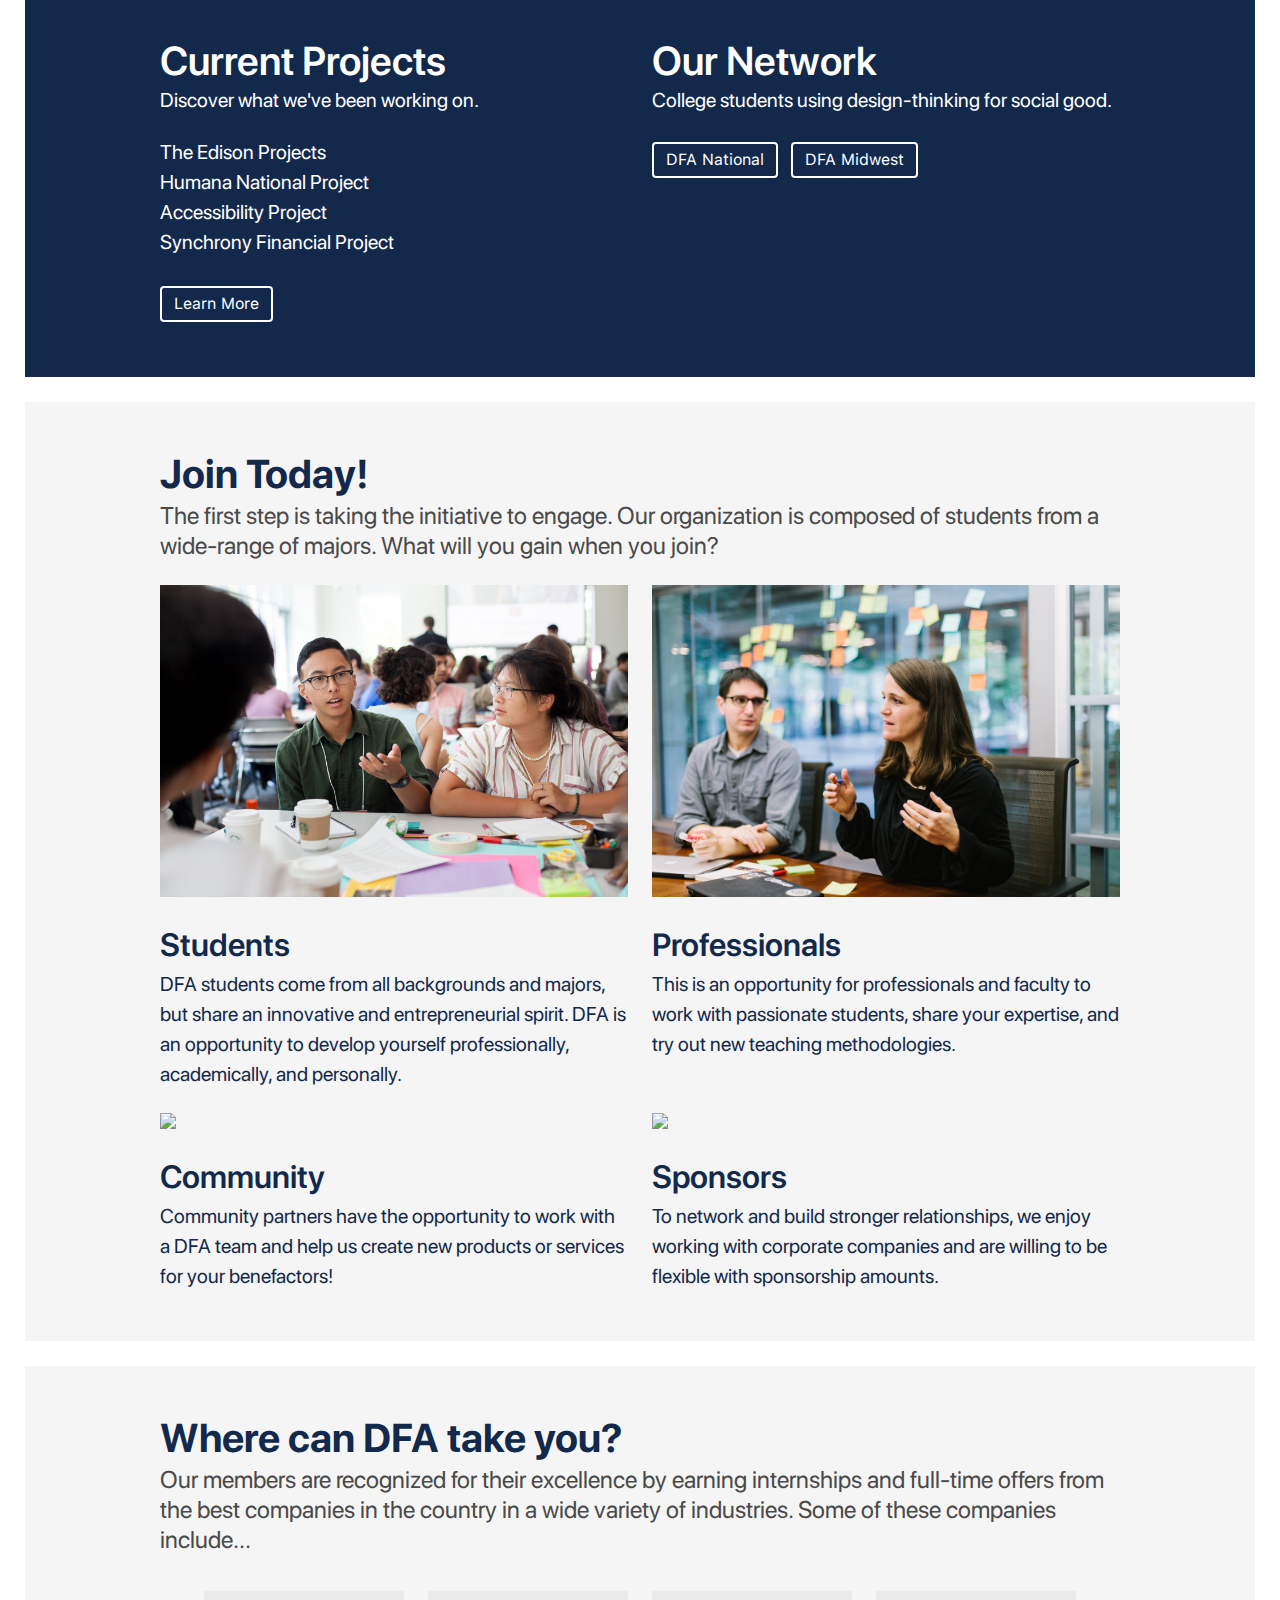
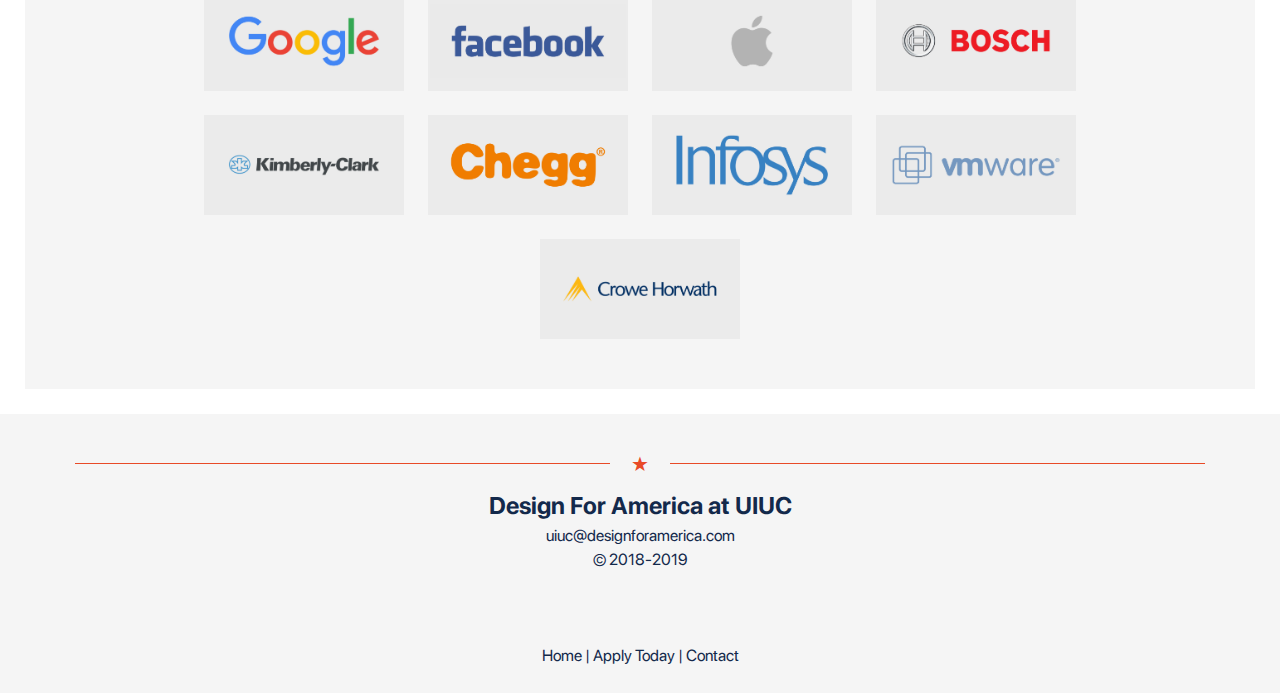
==== commit 41e383fe: "Add files via upload" ====
--- a/index.html
+++ b/index.html
@@ -16,6 +16,16 @@
     <script src="jquery.js"></script>
     <link rel="shortcut icon" href="favicon.ico" type="image/x-icon">
     <link rel="icon" href="favicon.ico" type="image/x-icon">
+      
+    <!-- Global site tag (gtag.js) - Google Analytics -->
+    <script async src="https://www.googletagmanager.com/gtag/js?id=UA-129806224-1"></script>
+    <script>
+        window.dataLayer = window.dataLayer || [];
+        function gtag(){dataLayer.push(arguments);}
+        gtag('js', new Date());
+
+        gtag('config', 'UA-129806224-1');
+      </script>
   </head>
 <body> 
 
@@ -96,7 +106,7 @@
     <div class="timeline-content">
       <h1 class="is-size-7 has-text-weight-bold">Sunday 12/2</h1>
       <h1 class="is-size-4">End of Semester Review</h1>
-            <h1 class="is-size-6 has-text-weight-semibold">Digital Computer Laboratory | 1:00 PM-3:30PM</h1>
+            <h1 class="is-size-6 has-text-weight-semibold">Digital Computer Laboratory (1310) | 1:00 PM-3:30PM</h1>
             <h1 class="is-size-6 is-italic">End of semester presentations.</h1>
     </div>
   </div>
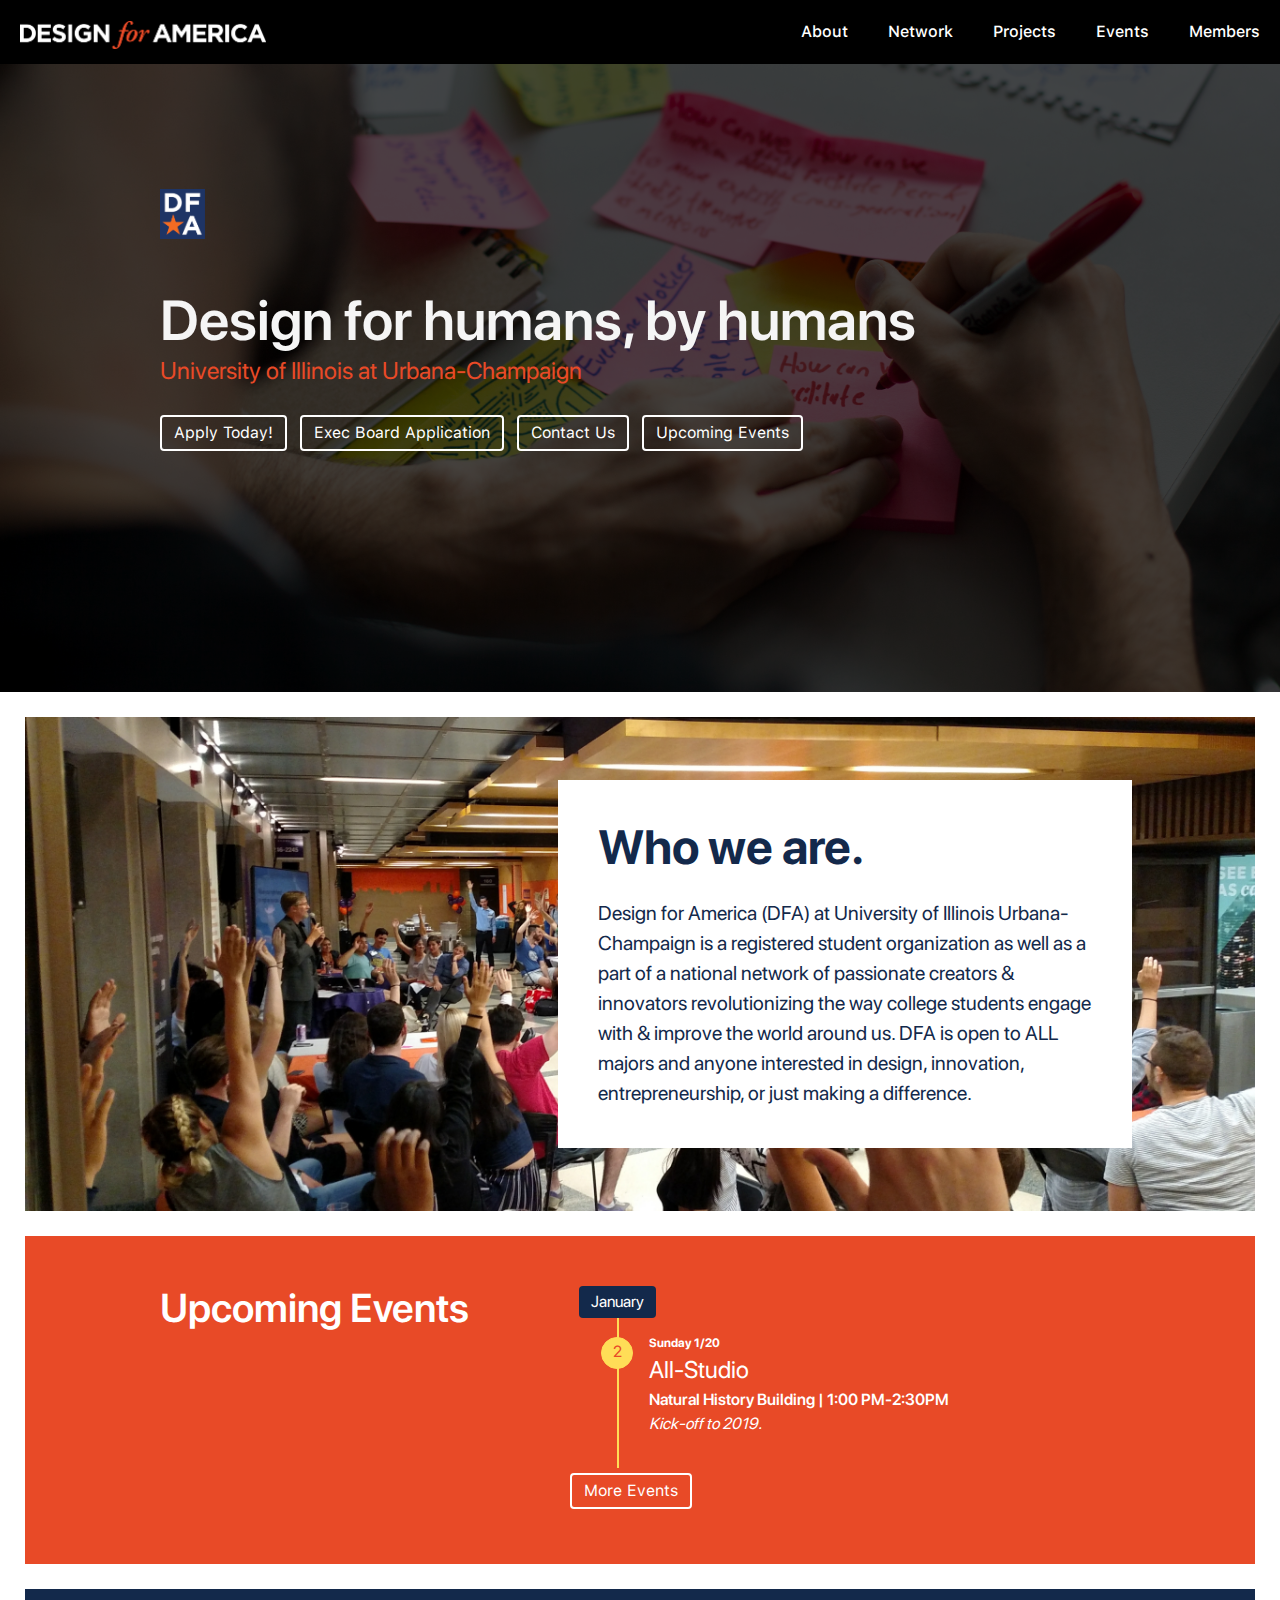
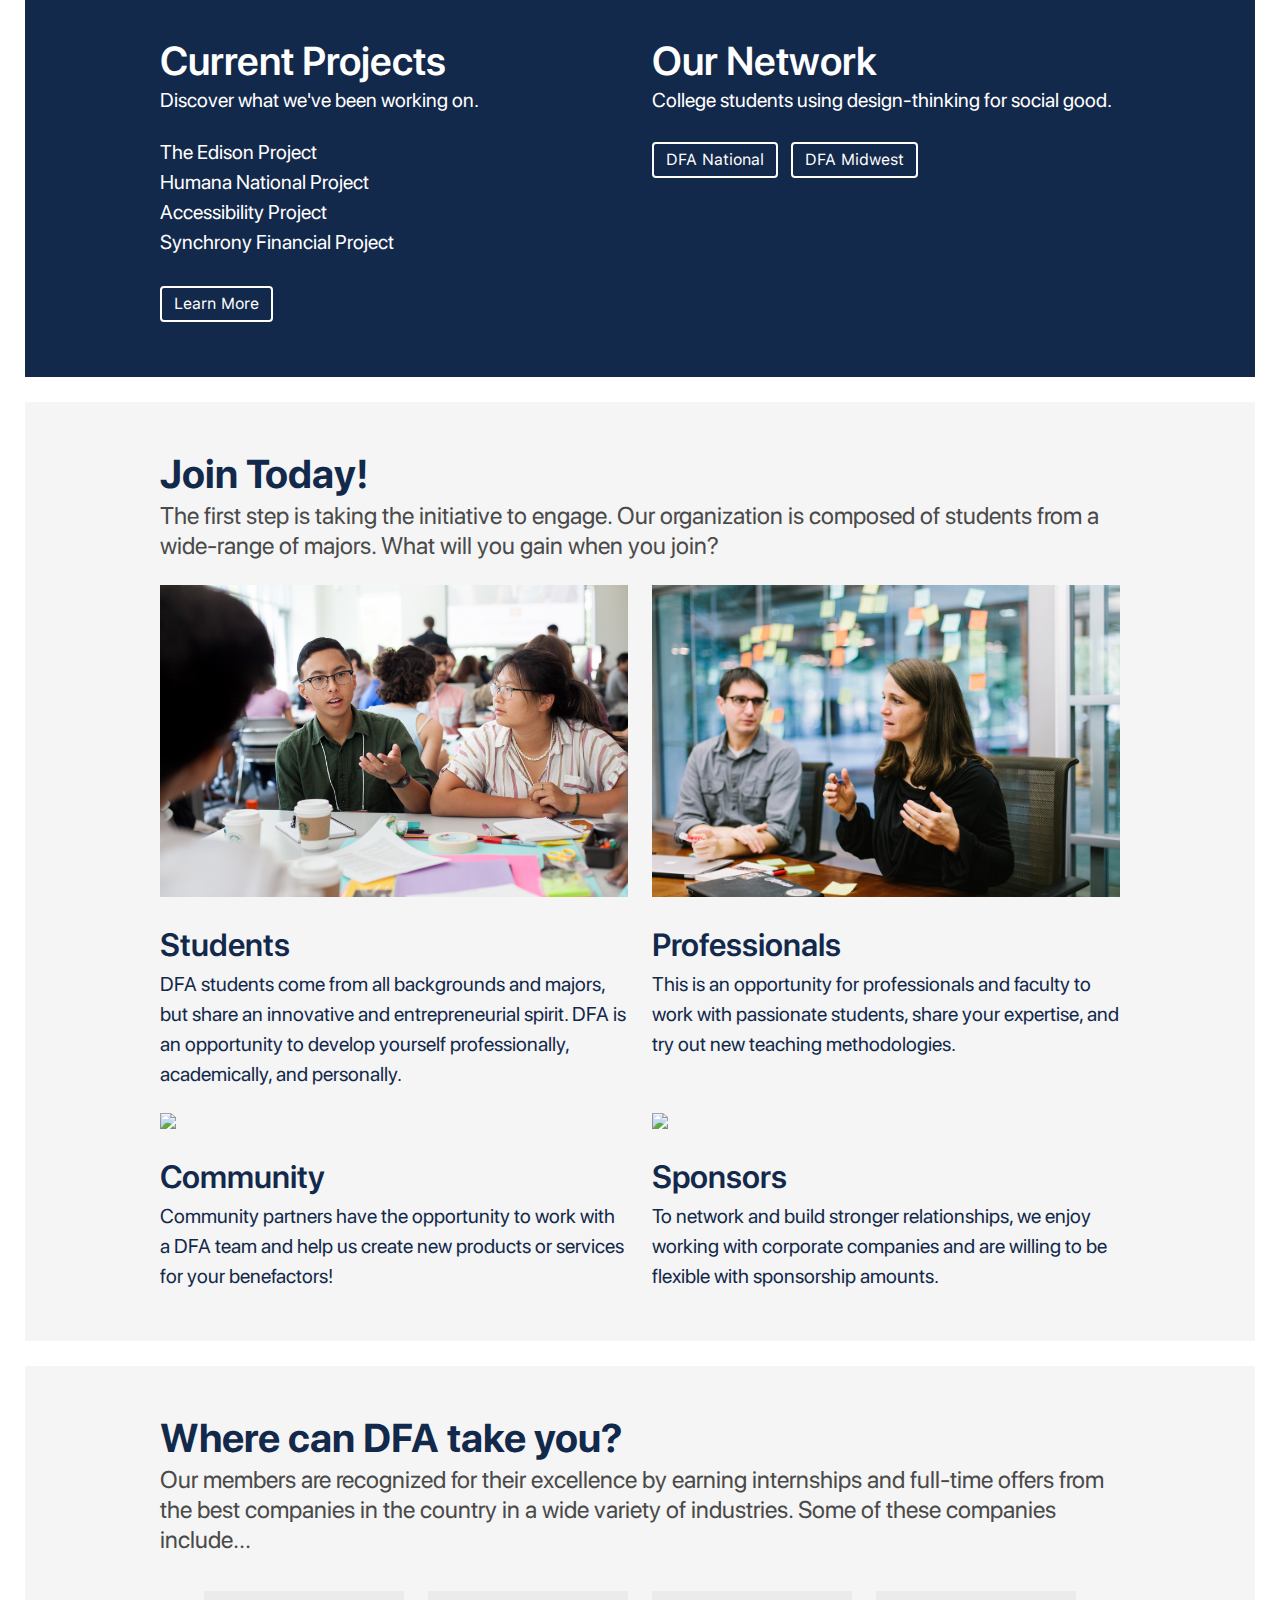
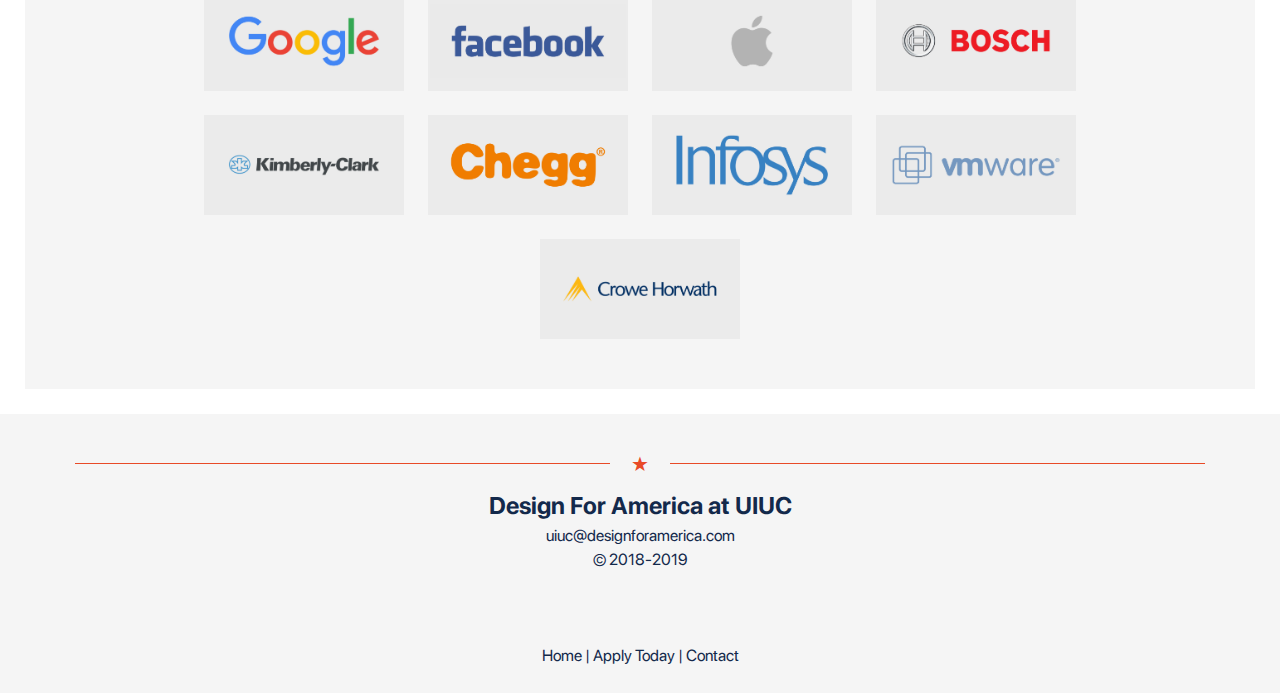
==== commit b1d9e692: "Add files via upload" ====
--- a/index.html
+++ b/index.html
@@ -43,19 +43,19 @@
 
   <div id="navbarExampleTransparentExample" class="navbar-menu">
     <div class="navbar-end">
-      <a class="navbar-item is-tab" href="about.html">
+      <a class="navbar-item is-tab animated fadeInUp" href="about.html">
         <p>About</p>
       </a>
-        <a class="navbar-item is-tab" href="network.html">
+        <a class="navbar-item is-tab animated fadeInUp" href="network.html">
         <p>Network</p>
         </a>
-        <a class="navbar-item is-tab" href="projects.html">
+        <a class="navbar-item is-tab animated fadeInUp" href="projects.html">
         <p>Projects</p>
         </a>
-        <a class="navbar-item is-tab" href="events.html">
+        <a class="navbar-item is-tab animated fadeInUp" href="events.html">
         <p>Events</p>
         </a>
-        <a class="navbar-item is-tab" href="Members-protected.html">
+        <a class="navbar-item is-tab animated fadeInUp" href="Members-protected.html">
         <p>Members</p>
         </a>
      </div>
@@ -66,12 +66,14 @@
     <div class="hero-body level-item">
     <div class="container" style="position: relative; top:-50px;">
         <img src="DFA_UIUC%20logo-small.png" style="height: 50px; margin-bottom: 50px">
-      <h1 class="title animated fadeInDown" style="font-size: 3.5rem;">
+      <h1 class="title animated fadeInUp" style="font-size: 3.5rem;">
         Design for humans, by humans
       </h1>
       <h2 class="subtitle is-size-4" style="color: #E84A27">
         University of Illinois at Urbana-Champaign
       </h2>
+    <a class="button is-link is-inverted is-outlined" href="https://form.jotform.com/82308932042149" target="_top">Apply Today!</a>
+    <a class="button is-link is-inverted is-outlined" href="http://tinyurl.com/dfaexec" target="_top">Exec Board Application</a>
     <a class="button is-link is-inverted is-outlined" href="mailto:uiuc@designforamerica.com" target="_top">Contact Us</a>
     <a class="button is-link is-inverted is-outlined" href="#eventsection">Upcoming Events</a>
     </div>
@@ -99,15 +101,15 @@
     <div class="column">
 <div class="timeline" style="padding-left:15px;padding-right:15px;">
 <header class="timeline-header">
-    <span class="tag is-medium is-primary">December</span>
+    <span class="tag is-medium is-primary">January</span>
   </header>
 <div class="timeline-item is-warning">
     <div class="timeline-marker is-warning is-image is-32x32"><h1 class="has-text-orange has-size-4 has-text-centered" style="margin-top: 2px;">2</h1></div>
     <div class="timeline-content">
-      <h1 class="is-size-7 has-text-weight-bold">Sunday 12/2</h1>
-      <h1 class="is-size-4">End of Semester Review</h1>
-            <h1 class="is-size-6 has-text-weight-semibold">Digital Computer Laboratory (1310) | 1:00 PM-3:30PM</h1>
-            <h1 class="is-size-6 is-italic">End of semester presentations.</h1>
+      <h1 class="is-size-7 has-text-weight-bold">Sunday 1/20</h1>
+      <h1 class="is-size-4">All-Studio</h1>
+            <h1 class="is-size-6 has-text-weight-semibold">Natural History Building | 1:00 PM-2:30PM</h1>
+            <h1 class="is-size-6 is-italic">Kick-off to 2019.</h1>
     </div>
   </div>
   </div>
@@ -123,7 +125,7 @@
     <div class="column is-6">
         <h1 class="is-size-2 has-text-weight-semibold title has-text-white">Current Projects</h1>
         <h1 class="is-size-5-tablet subtitle has-text-white">Discover what we've been working on.</h1>
-        <h1 class="is-size-5-tablet">The Edison Projects</h1>
+        <h1 class="is-size-5-tablet">The Edison Project</h1>
         <h1 class="is-size-5-tablet">Humana National Project</h1>
         <h1 class="is-size-5-tablet">Accessibility Project</h1>
         <h1 class="is-size-5-tablet">Synchrony Financial Project</h1>
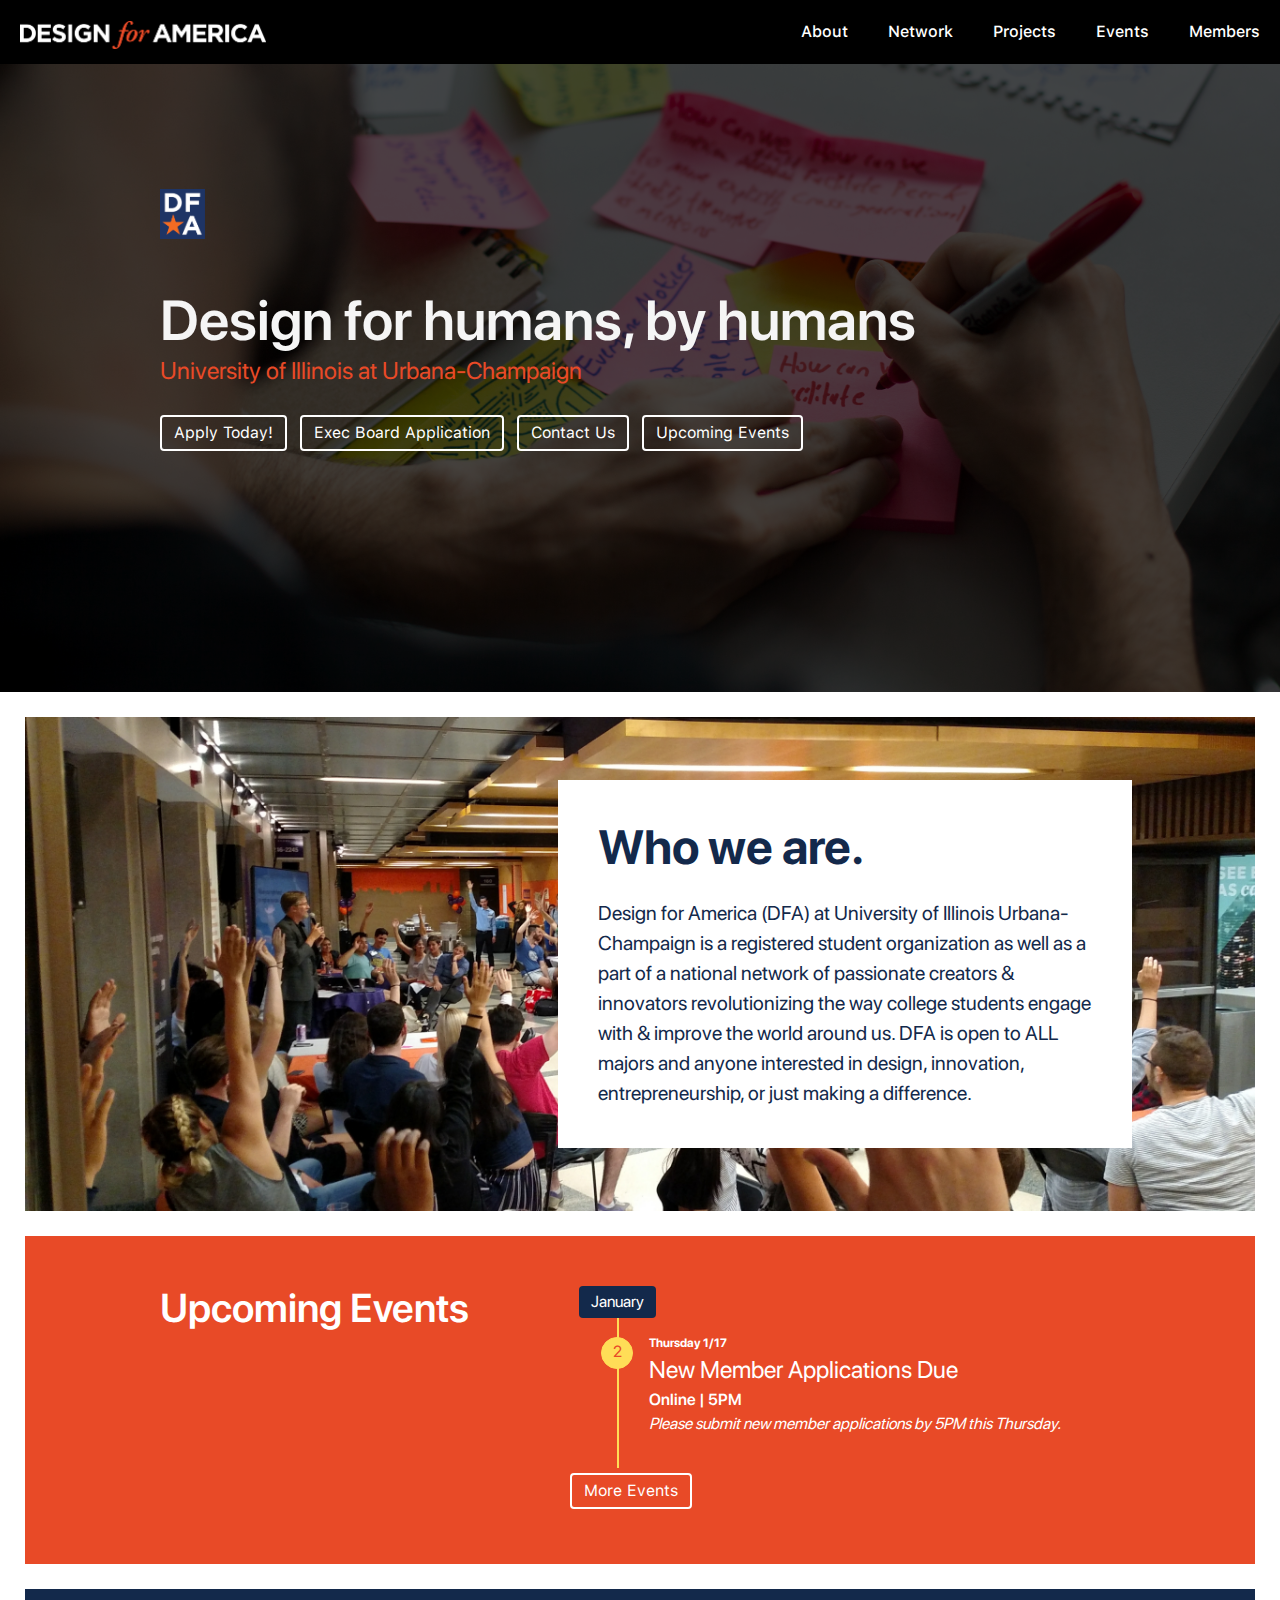
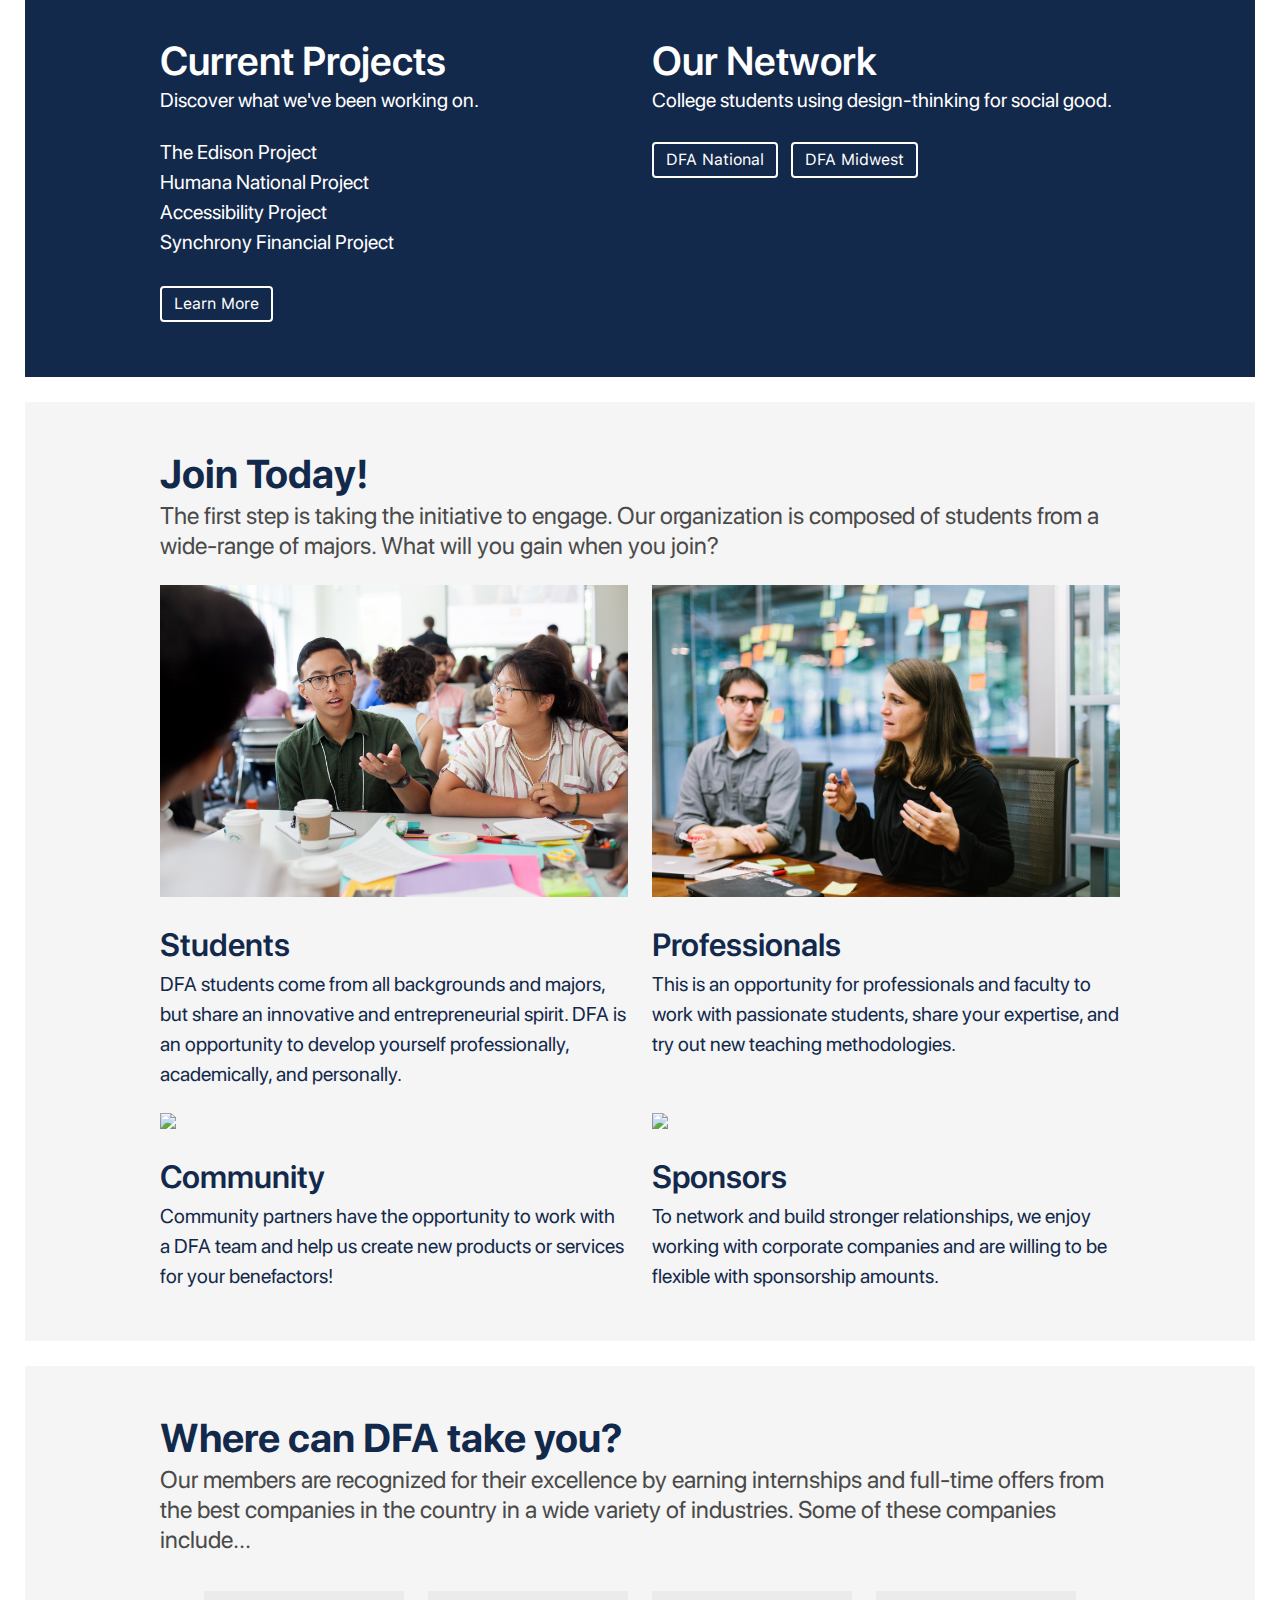
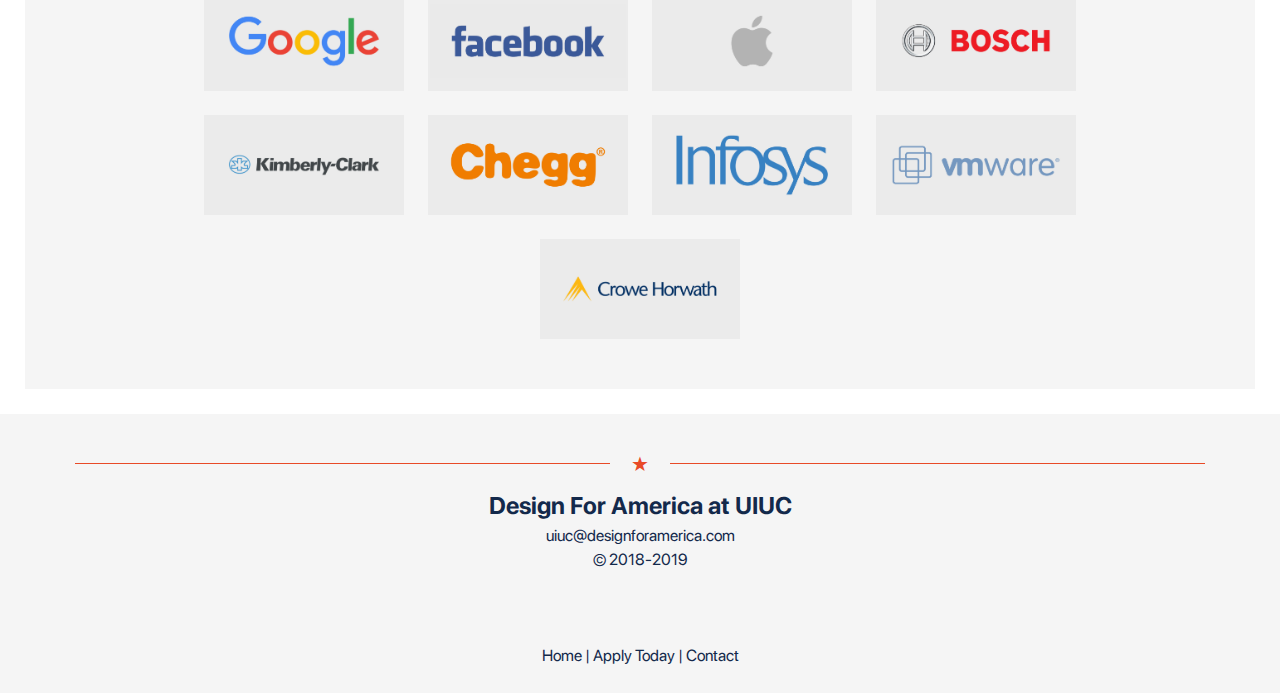
==== commit 0d1ee6ad: "Add files via upload" ====
--- a/index.html
+++ b/index.html
@@ -106,10 +106,10 @@
 <div class="timeline-item is-warning">
     <div class="timeline-marker is-warning is-image is-32x32"><h1 class="has-text-orange has-size-4 has-text-centered" style="margin-top: 2px;">2</h1></div>
     <div class="timeline-content">
-      <h1 class="is-size-7 has-text-weight-bold">Sunday 1/20</h1>
-      <h1 class="is-size-4">All-Studio</h1>
-            <h1 class="is-size-6 has-text-weight-semibold">Natural History Building | 1:00 PM-2:30PM</h1>
-            <h1 class="is-size-6 is-italic">Kick-off to 2019.</h1>
+      <h1 class="is-size-7 has-text-weight-bold">Thursday 1/17</h1>
+      <h1 class="is-size-4">New Member Applications Due</h1>
+            <h1 class="is-size-6 has-text-weight-semibold">Online | 5PM</h1>
+            <h1 class="is-size-6 is-italic">Please submit new member applications by 5PM this Thursday.</h1>
     </div>
   </div>
   </div>
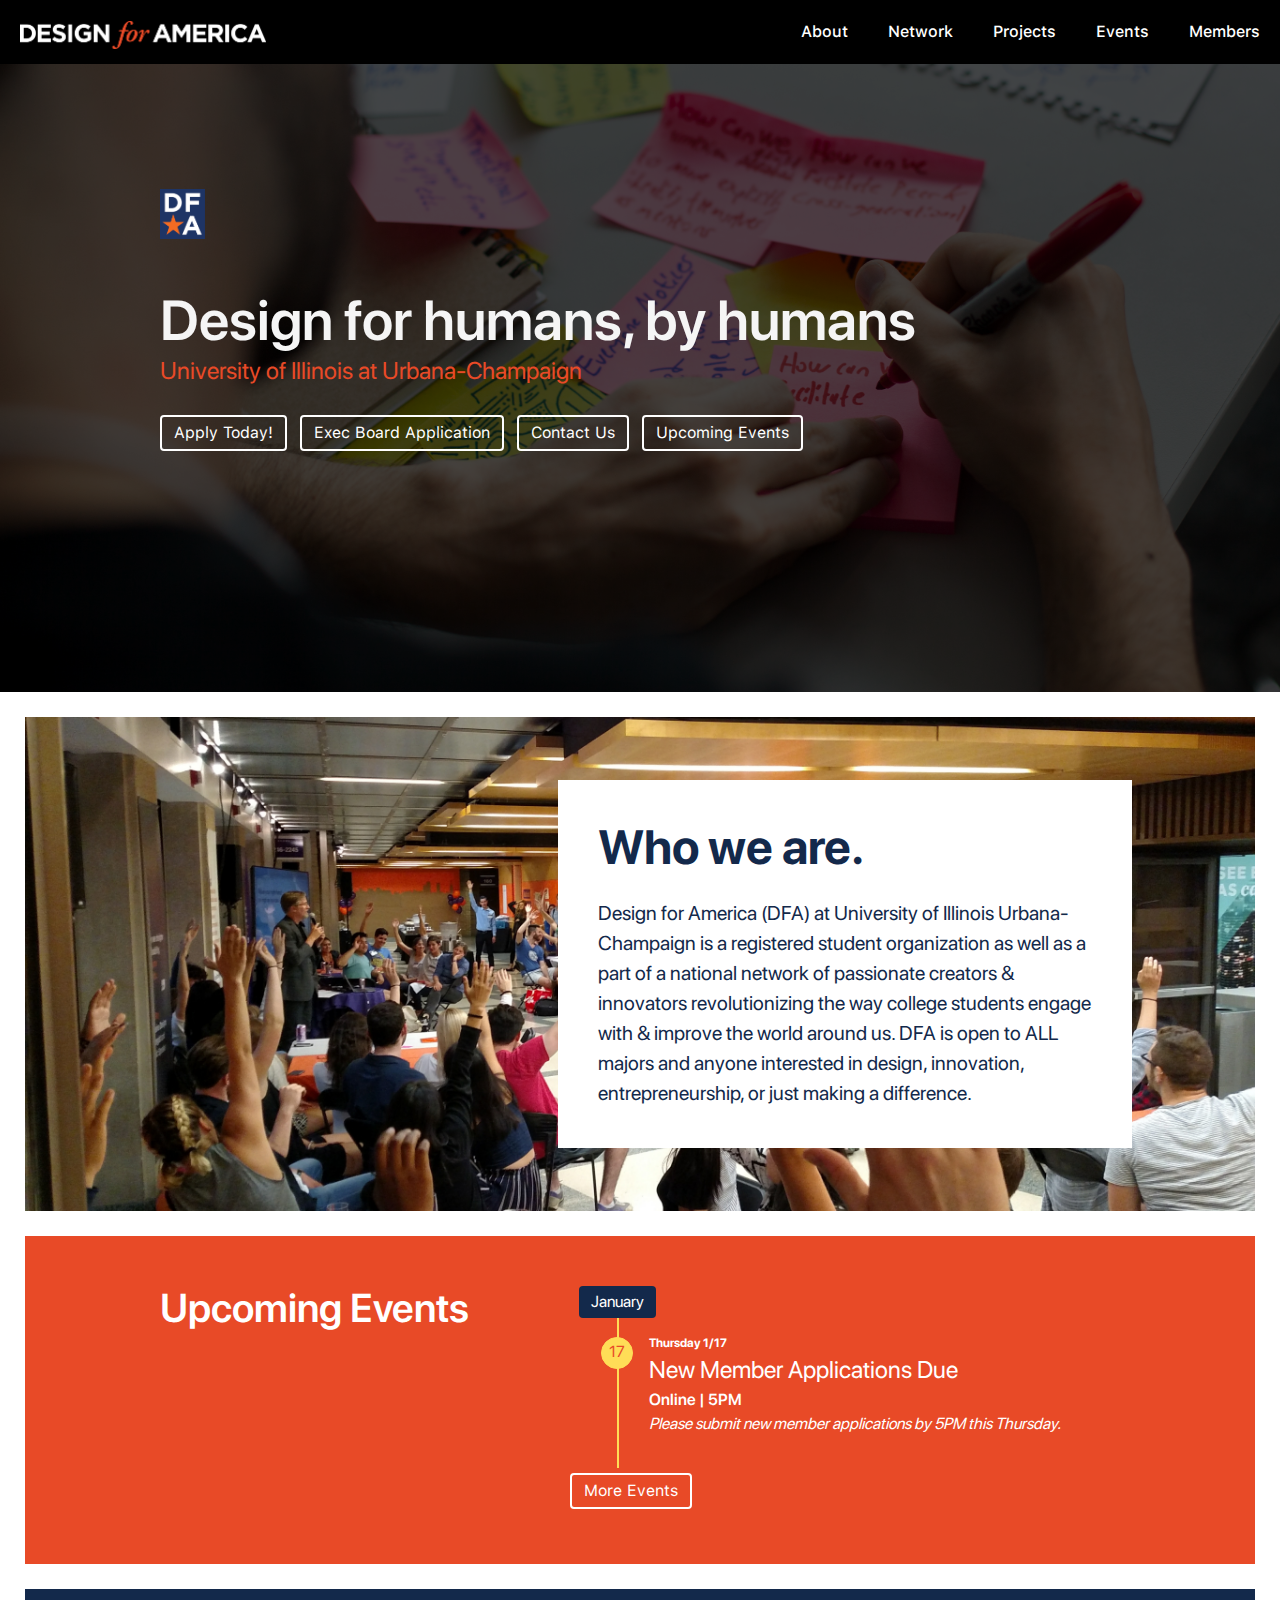
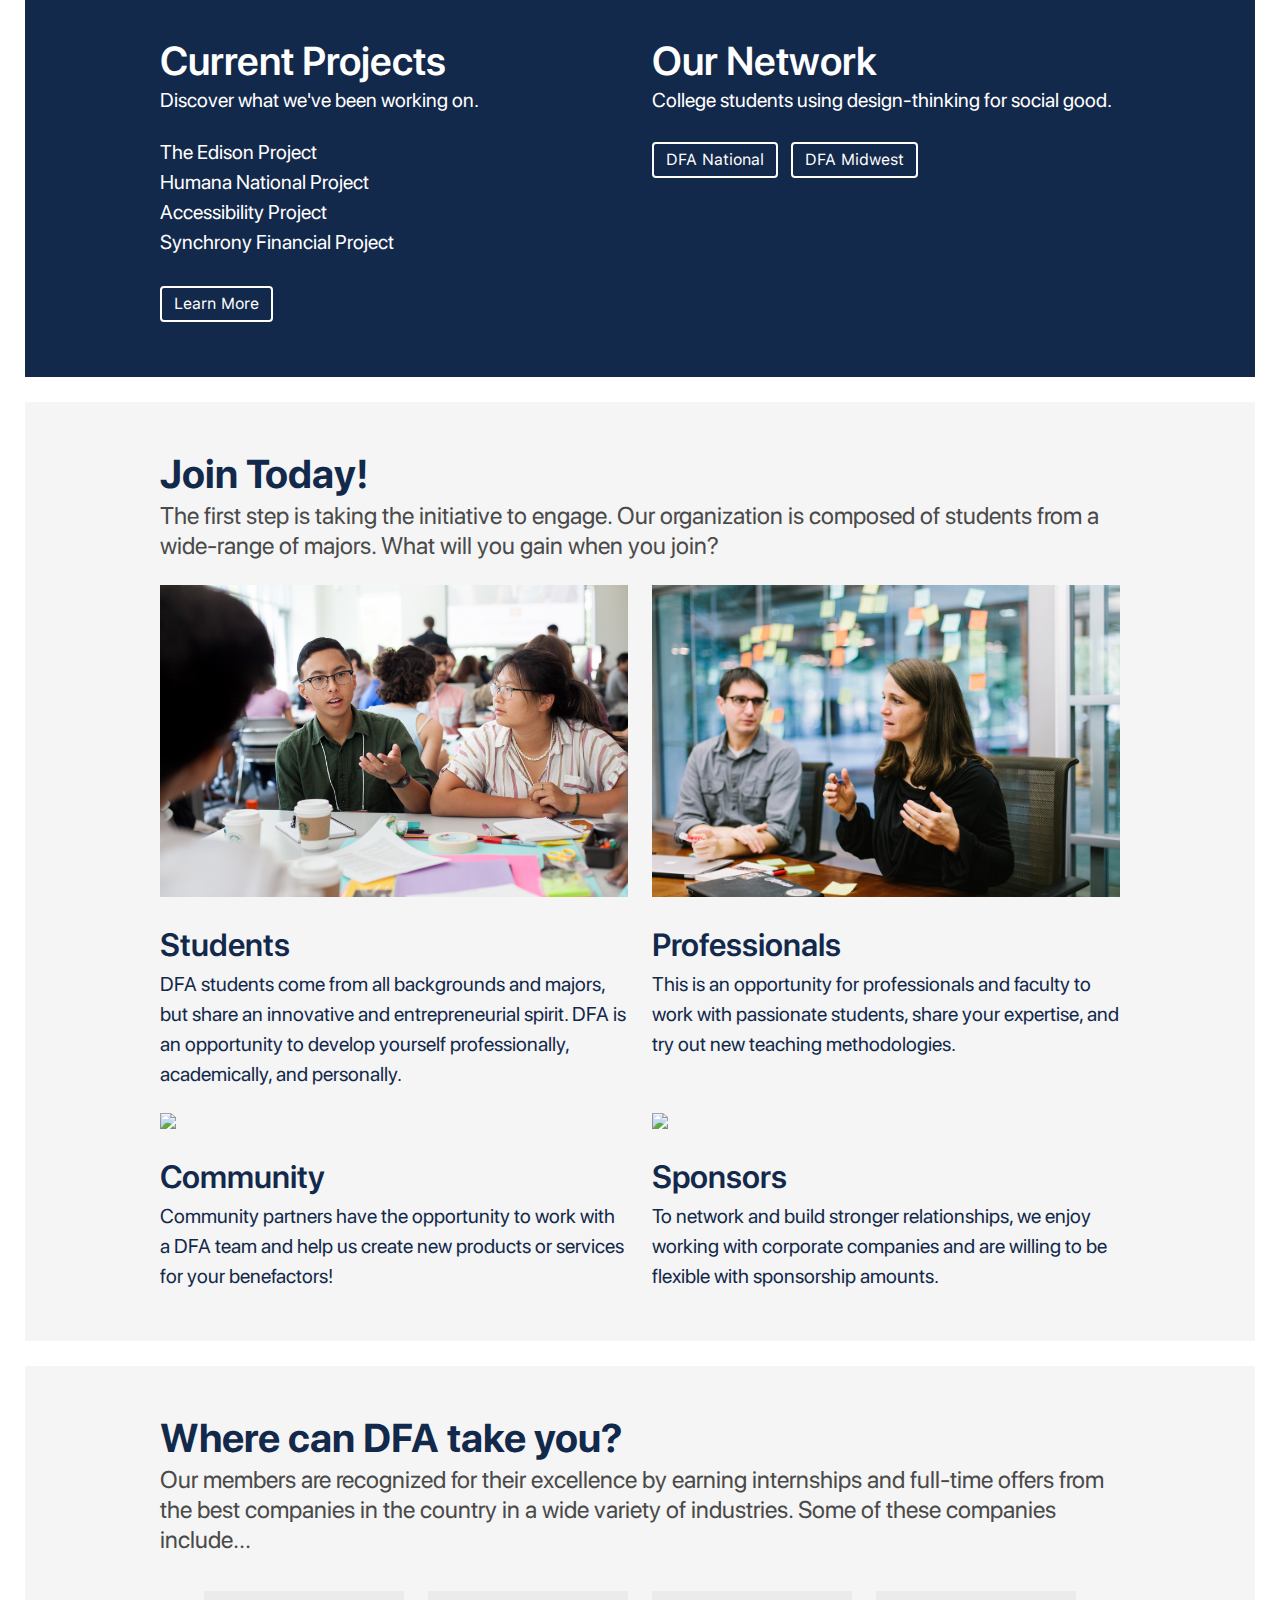
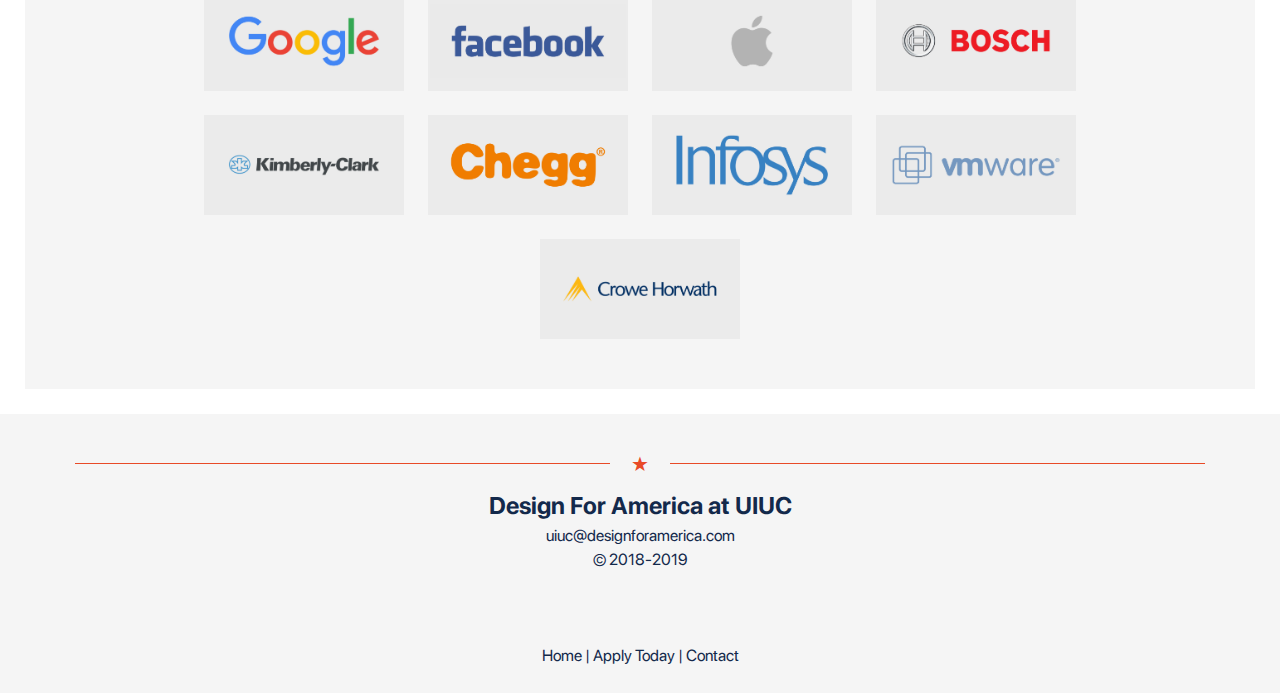
==== commit fd85af6e: "Add files via upload" ====
--- a/index.html
+++ b/index.html
@@ -104,7 +104,7 @@
     <span class="tag is-medium is-primary">January</span>
   </header>
 <div class="timeline-item is-warning">
-    <div class="timeline-marker is-warning is-image is-32x32"><h1 class="has-text-orange has-size-4 has-text-centered" style="margin-top: 2px;">2</h1></div>
+    <div class="timeline-marker is-warning is-image is-32x32"><h1 class="has-text-orange has-size-4 has-text-centered" style="margin-top: 2px;">17</h1></div>
     <div class="timeline-content">
       <h1 class="is-size-7 has-text-weight-bold">Thursday 1/17</h1>
       <h1 class="is-size-4">New Member Applications Due</h1>
